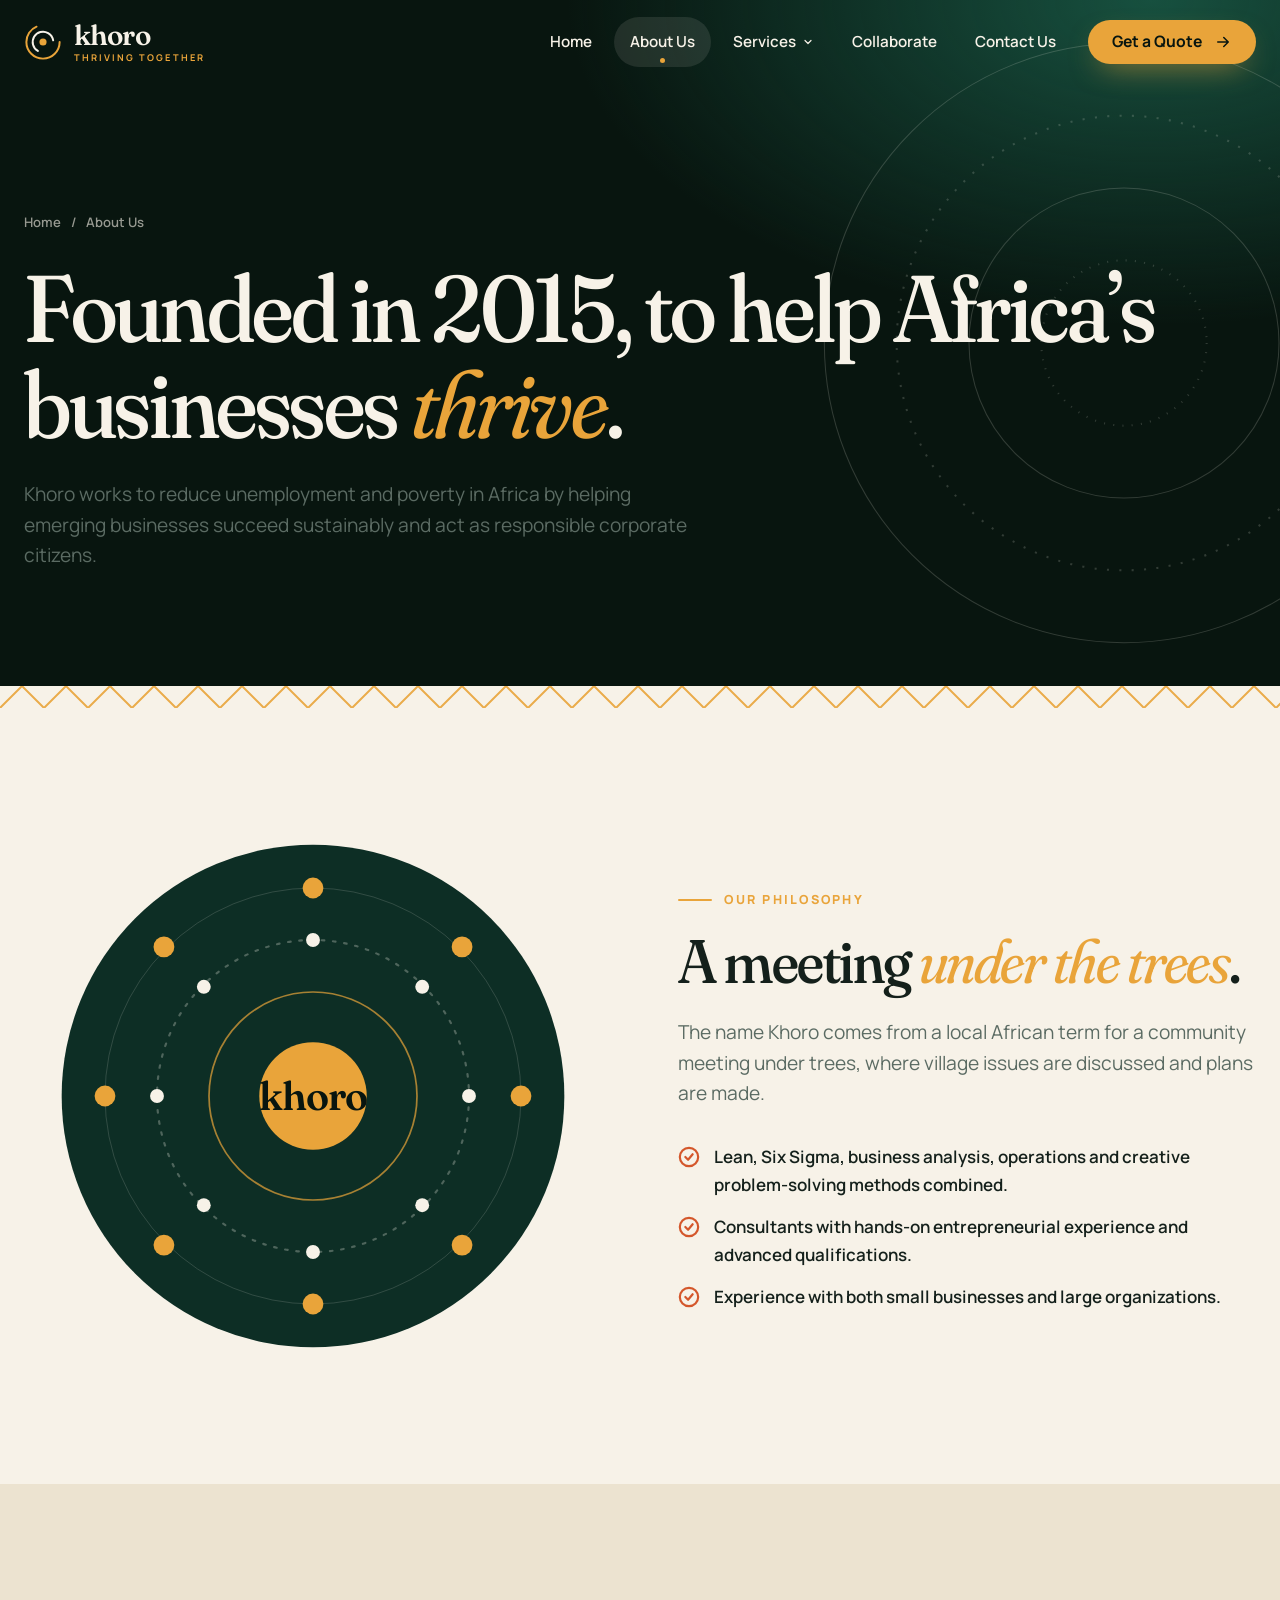
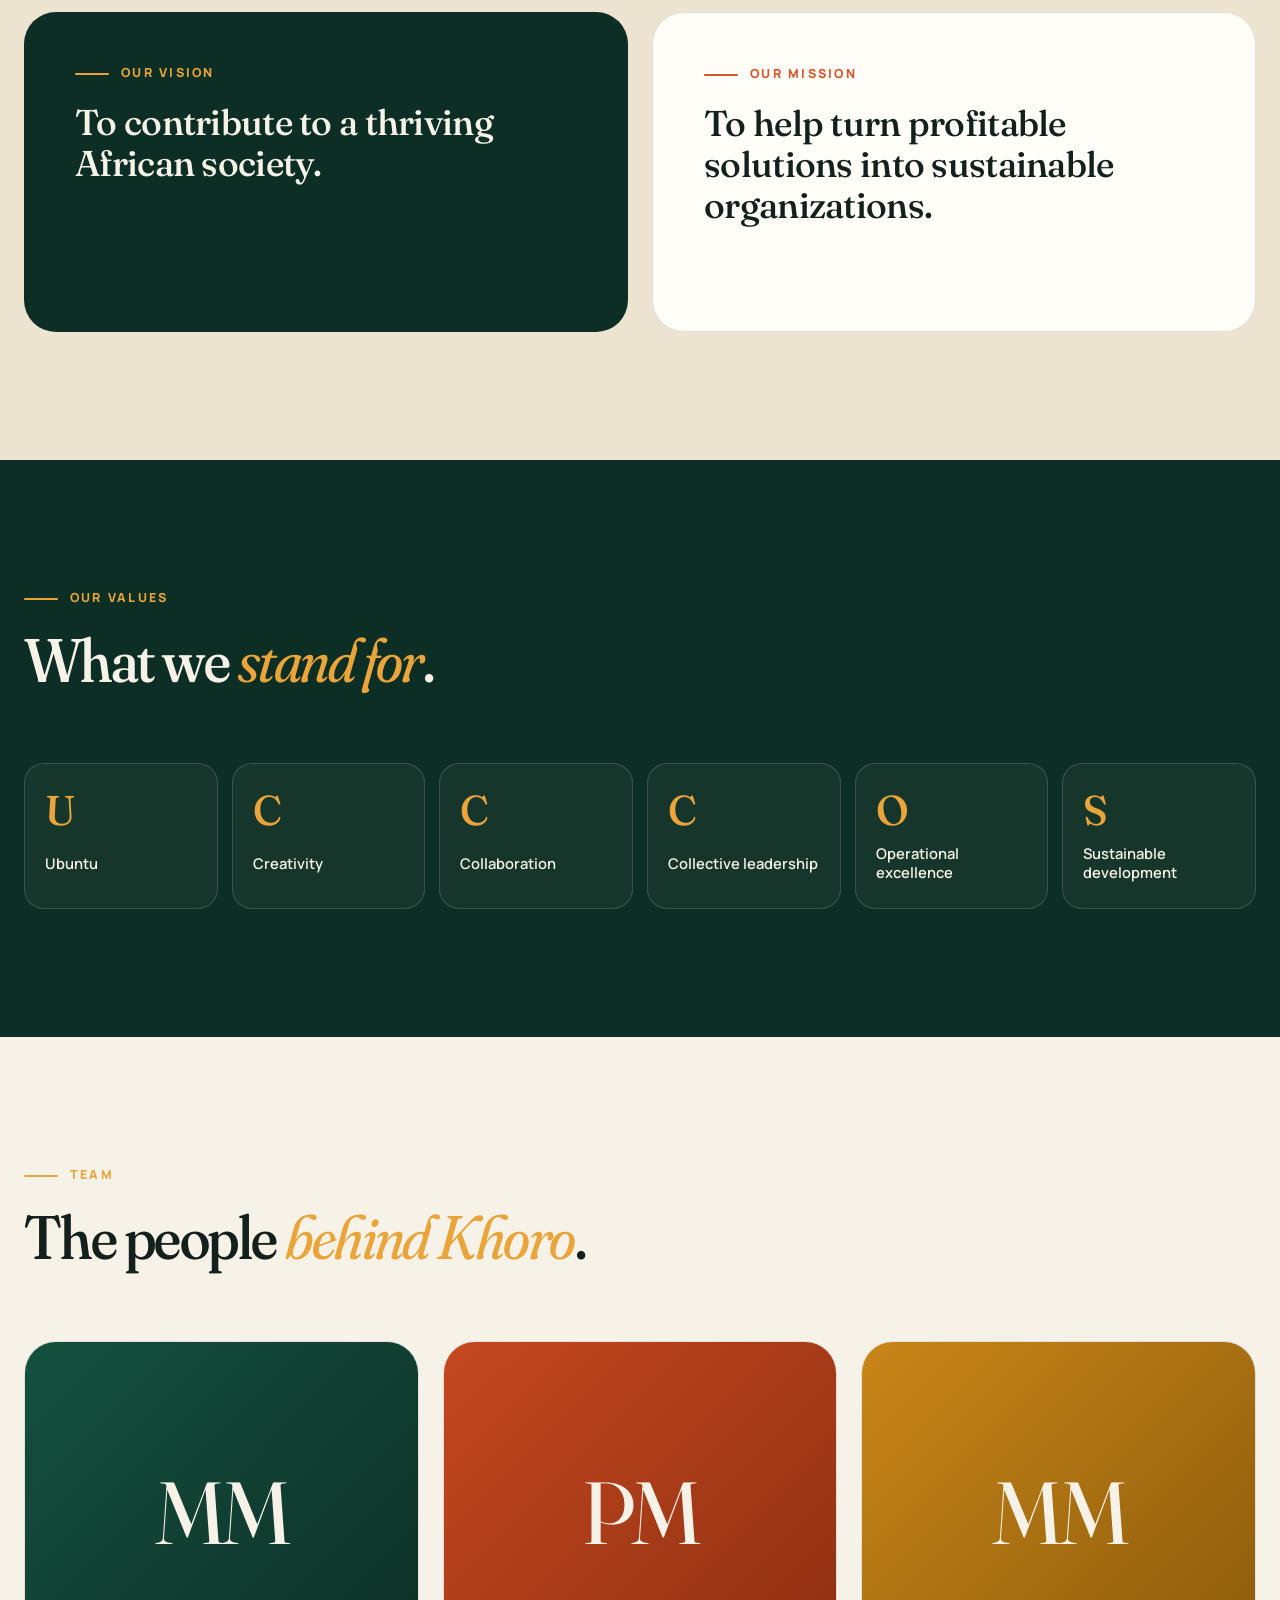
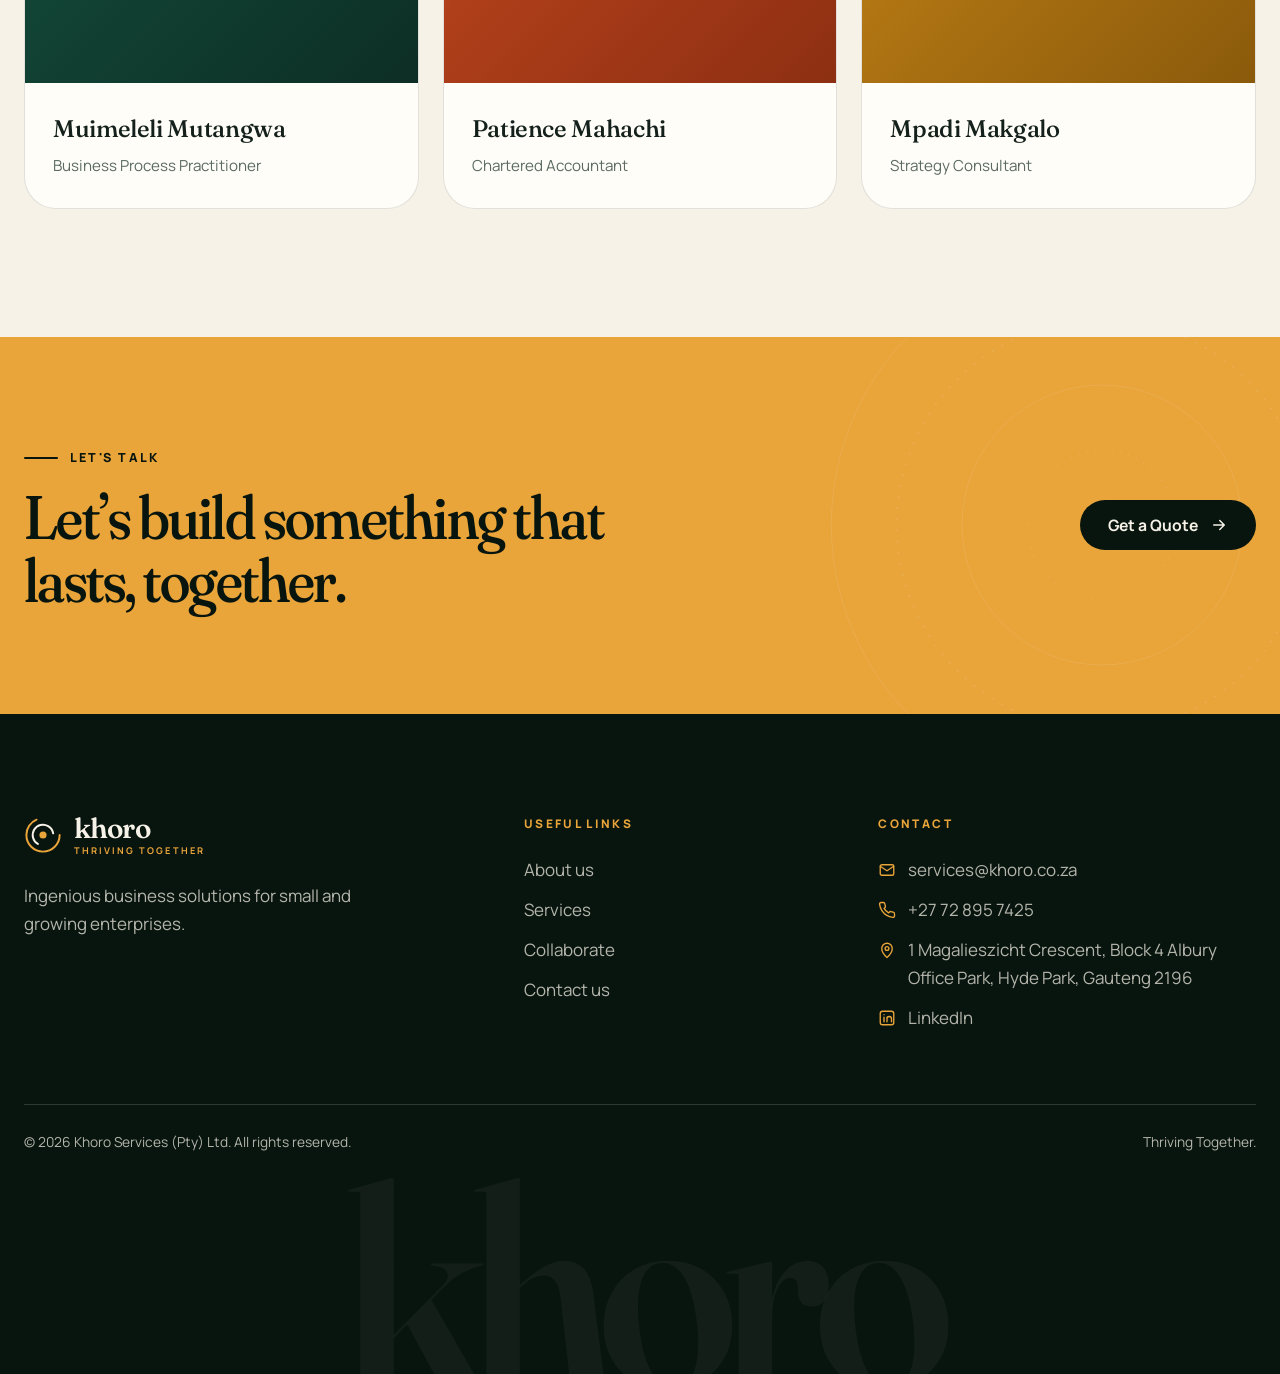
==== about.html @ 4da8a3cf "First version of khoro website" ====
<!DOCTYPE html>
<html lang="en" class="no-js">
<head>
<meta charset="utf-8">
<meta name="viewport" content="width=device-width,initial-scale=1">
<title>About Us | Khoro</title>
<meta name="description" content="Founded in 2015, Khoro helps emerging African businesses succeed sustainably. Meet our team, vision, mission and values.">
<meta name="theme-color" content="#08150f">
<link rel="icon" href="assets/favicon.svg" type="image/svg+xml">
<link rel="preconnect" href="https://fonts.googleapis.com">
<link rel="preconnect" href="https://fonts.gstatic.com" crossorigin>
<link href="https://fonts.googleapis.com/css2?family=Fraunces:ital,opsz,wght,SOFT@0,9..144,300..700,0..100;1,9..144,300..700,0..100&family=Manrope:wght@400;500;600;700;800&display=swap" rel="stylesheet">
<link rel="stylesheet" href="css/style.css">
<meta property="og:title" content="About Us | Khoro">
<meta property="og:description" content="Founded in 2015, Khoro helps emerging African businesses succeed sustainably. Meet our team, vision, mission and values.">
<meta property="og:type" content="website">
</head>
<body>
<a class="skip" href="#main">Skip to content</a>
<header class="site-header">
  <div class="nav-wrap">
    <a class="logo" href="index.html" aria-label="Khoro, home"><svg viewBox="0 0 48 48" fill="none" aria-hidden="true"><circle cx="24" cy="24" r="21" stroke="#e9a43a" stroke-width="2.5" stroke-dasharray="90 42" stroke-linecap="round"/><circle cx="24" cy="24" r="13" stroke="#f7f2e8" stroke-width="2.5" stroke-dasharray="52 30" stroke-linecap="round" transform="rotate(120 24 24)"/><circle cx="24" cy="24" r="4.5" fill="#e9a43a"/></svg><span>khoro<small>Thriving Together</small></span></a>
    <nav aria-label="Primary">
      <ul class="primary-nav" id="primary-nav">
        <li><a class="nav-link" href="index.html">Home</a></li><li><a class="nav-link" href="about.html" aria-current="page">About Us</a></li><li class="has-menu"><a class="nav-link" href="services.html">Services<svg class="chev" viewBox="0 0 24 24" fill="none" stroke="currentColor" stroke-width="2.4" stroke-linecap="round" stroke-linejoin="round" aria-hidden="true"><path d="m6 9 6 6 6-6"/></svg></a>
  <div class="mega" role="group" aria-label="Services menu">
    <div><h4>What we offer</h4><a href="services.html#consulting">Consulting & Advisory Services<span>We tell you what you can do.</span></a><a href="services.html#training">Executive Training, Mentorship & Coaching<span>We empower you to do it.</span></a><a href="services.html#implementation">Implementation & Project Management<span>We do it with you.</span></a></div>
    <div><h4>Focus areas</h4><a href="services.html#strategy">Strategy</a><a href="services.html#operational-excellence">Operational Excellence</a><a href="services.html#next-gen">Next-Generation Operations</a><a href="services.html#people-culture">People & Culture</a><a href="services.html#governance">Governance & Compliance</a></div>
  </div></li><li><a class="nav-link" href="collaborate.html">Collaborate</a></li><li><a class="nav-link" href="contact.html">Contact Us</a></li>
        <li><a class="btn btn-primary nav-cta" href="contact.html">Get a Quote <svg viewBox="0 0 24 24" fill="none" stroke="currentColor" stroke-width="2" stroke-linecap="round" stroke-linejoin="round" aria-hidden="true"><path d="M5 12h14M13 6l6 6-6 6"/></svg></a></li>
      </ul>
    </nav>
    <button class="menu-toggle" aria-label="Open menu" aria-expanded="false" aria-controls="primary-nav"><span></span><span></span><span></span></button>
  </div>
</header>
<main id="main">
<section class="page-hero">
  <svg class="rings " viewBox="0 0 600 600" fill="none" aria-hidden="true">
  <g stroke="#f7f2e8" stroke-opacity=".35">
    <circle cx="300" cy="300" r="290"/><circle cx="300" cy="300" r="220" stroke-dasharray="2 10" stroke-width="2"/><circle cx="300" cy="300" r="150"/><circle cx="300" cy="300" r="80" stroke-dasharray="1 8" stroke-width="2"/>
  </g></svg>
  <div class="container">
    <nav class="crumbs" aria-label="Breadcrumb"><a href="index.html">Home</a><span>/</span><span>About Us</span></nav>
    <h1 class="display h-xl reveal">Founded in 2015, to help Africa&rsquo;s businesses <em>thrive</em>.</h1>
    <p class="lead reveal" style="--d:.1s">Khoro works to reduce unemployment and poverty in Africa by helping emerging businesses succeed sustainably and act as responsible corporate citizens.</p>
  </div>
</section>
<div class="chevrons"></div>
<section class="section">
  <div class="container split">
    <div class="circle-art reveal"><svg viewBox="0 0 600 600" fill="none" aria-hidden="true">
  <circle cx="300" cy="300" r="290" fill="#0d2e25"/>
  <circle cx="300" cy="300" r="240" stroke="#f7f2e8" stroke-opacity=".18"/>
  <circle cx="300" cy="300" r="180" stroke="#f7f2e8" stroke-opacity=".28" stroke-dasharray="3 10" stroke-width="2.5" stroke-linecap="round"/>
  <circle cx="300" cy="300" r="120" stroke="#e9a43a" stroke-opacity=".7" stroke-width="2"/>
  <g fill="#e9a43a"><circle cx="300" cy="60" r="12"/><circle cx="472" cy="128" r="12"/><circle cx="540" cy="300" r="12"/><circle cx="472" cy="472" r="12"/><circle cx="300" cy="540" r="12"/><circle cx="128" cy="472" r="12"/><circle cx="60" cy="300" r="12"/><circle cx="128" cy="128" r="12"/></g>
  <g fill="#f7f2e8"><circle cx="300" cy="120" r="8"/><circle cx="426" cy="174" r="8"/><circle cx="480" cy="300" r="8"/><circle cx="426" cy="426" r="8"/><circle cx="300" cy="480" r="8"/><circle cx="174" cy="426" r="8"/><circle cx="120" cy="300" r="8"/><circle cx="174" cy="174" r="8"/></g>
  <circle cx="300" cy="300" r="62" fill="#e9a43a"/>
  <path d="M300 262v76M262 300h76" stroke="#0d2e25" stroke-width="0"/>
  <text x="300" y="316" text-anchor="middle" font-family="Fraunces,Georgia,serif" font-size="46" font-weight="600" fill="#08150f" letter-spacing="-1">khoro</text>
</svg></div>
    <div class="reveal" style="--d:.1s">
      <span class="eyebrow">Our Philosophy</span>
      <h2 class="display h-lg" style="margin:20px 0 24px">A meeting <em>under the trees</em>.</h2>
      <p class="lead">The name Khoro comes from a local African term for a community meeting under trees, where village issues are discussed and plans are made.</p>
      <ul class="feature-list" style="margin-top:34px">
        <li><svg viewBox="0 0 24 24" fill="none" stroke="currentColor" stroke-width="2.4" stroke-linecap="round" stroke-linejoin="round" aria-hidden="true"><circle cx="12" cy="12" r="10"/><path d="m8 12 3 3 5-6"/></svg><span>Lean, Six Sigma, business analysis, operations and creative problem-solving methods combined.</span></li>
        <li><svg viewBox="0 0 24 24" fill="none" stroke="currentColor" stroke-width="2.4" stroke-linecap="round" stroke-linejoin="round" aria-hidden="true"><circle cx="12" cy="12" r="10"/><path d="m8 12 3 3 5-6"/></svg><span>Consultants with hands-on entrepreneurial experience and advanced qualifications.</span></li>
        <li><svg viewBox="0 0 24 24" fill="none" stroke="currentColor" stroke-width="2.4" stroke-linecap="round" stroke-linejoin="round" aria-hidden="true"><circle cx="12" cy="12" r="10"/><path d="m8 12 3 3 5-6"/></svg><span>Experience with both small businesses and large organizations.</span></li>
      </ul>
    </div>
  </div>
</section>

<section class="section on-sand">
  <div class="container">
    <div class="vm">
      <div class="vm-card a reveal"><span class="eyebrow">Our Vision</span><p class="big">To contribute to a thriving African society.</p></div>
      <div class="vm-card b reveal" style="--d:.12s"><span class="eyebrow">Our Mission</span><p class="big">To help turn profitable solutions into sustainable organizations.</p></div>
    </div>
  </div>
</section>

<section class="section on-forest">
  <div class="container">
    <div class="section-head reveal"><span class="eyebrow">Our Values</span><h2 class="display h-lg">What we <em>stand for</em>.</h2></div>
    <div class="values"><div class="value reveal" style="--d:0.00s"><b>U</b><span>Ubuntu</span></div><div class="value reveal" style="--d:0.08s"><b>C</b><span>Creativity</span></div><div class="value reveal" style="--d:0.16s"><b>C</b><span>Collaboration</span></div><div class="value reveal" style="--d:0.24s"><b>C</b><span>Collective leadership</span></div><div class="value reveal" style="--d:0.32s"><b>O</b><span>Operational excellence</span></div><div class="value reveal" style="--d:0.40s"><b>S</b><span>Sustainable development</span></div></div>
  </div>
</section>

<section class="section">
  <div class="container">
    <div class="section-head reveal"><span class="eyebrow">Team</span><h2 class="display h-lg">The people <em>behind Khoro</em>.</h2></div>
    <div class="team"><article class="member reveal" style="--d:0.00s"><div class="avatar av1" aria-hidden="true">MM</div><div class="info"><h3>Muimeleli Mutangwa</h3><p>Business Process Practitioner</p></div></article><article class="member reveal" style="--d:0.12s"><div class="avatar av2" aria-hidden="true">PM</div><div class="info"><h3>Patience Mahachi</h3><p>Chartered Accountant</p></div></article><article class="member reveal" style="--d:0.24s"><div class="avatar av3" aria-hidden="true">MM</div><div class="info"><h3>Mpadi Makgalo</h3><p>Strategy Consultant</p></div></article></div>
  </div>
</section>
<section class="cta">
  <svg class="rings rings" viewBox="0 0 600 600" fill="none" aria-hidden="true">
  <g stroke="#f7f2e8" stroke-opacity=".35">
    <circle cx="300" cy="300" r="290"/><circle cx="300" cy="300" r="220" stroke-dasharray="2 10" stroke-width="2"/><circle cx="300" cy="300" r="150"/><circle cx="300" cy="300" r="80" stroke-dasharray="1 8" stroke-width="2"/>
  </g></svg>
  <div class="container cta-inner">
    <div class="reveal"><span class="eyebrow">Let's talk</span><h2 class="display h-lg">Let&rsquo;s build something that lasts, together.</h2></div>
    <a class="btn btn-dark reveal" href="contact.html">Get a Quote <svg viewBox="0 0 24 24" fill="none" stroke="currentColor" stroke-width="2" stroke-linecap="round" stroke-linejoin="round" aria-hidden="true"><path d="M5 12h14M13 6l6 6-6 6"/></svg></a>
  </div>
</section>
</main>
<footer class="site-footer">
  <div class="container">
    <div class="footer-grid">
      <div>
        <a class="logo" href="index.html"><svg viewBox="0 0 48 48" fill="none" aria-hidden="true"><circle cx="24" cy="24" r="21" stroke="#e9a43a" stroke-width="2.5" stroke-dasharray="90 42" stroke-linecap="round"/><circle cx="24" cy="24" r="13" stroke="#f7f2e8" stroke-width="2.5" stroke-dasharray="52 30" stroke-linecap="round" transform="rotate(120 24 24)"/><circle cx="24" cy="24" r="4.5" fill="#e9a43a"/></svg><span>khoro<small>Thriving Together</small></span></a>
        <p>Ingenious business solutions for small and growing enterprises.</p>
      </div>
      <div>
        <h4>Useful Links</h4>
        <ul><li><a href="about.html">About us</a></li><li><a href="services.html">Services</a></li><li><a href="collaborate.html">Collaborate</a></li><li><a href="contact.html">Contact us</a></li></ul>
      </div>
      <div>
        <h4>Contact</h4>
        <ul class="footer-contact">
          <li><svg viewBox="0 0 24 24" fill="none" stroke="currentColor" stroke-width="1.8" stroke-linecap="round" stroke-linejoin="round" aria-hidden="true"><rect x="3" y="5" width="18" height="14" rx="2"/><path d="m3 7 9 6 9-6"/></svg><a href="mailto:services@khoro.co.za">services@khoro.co.za</a></li>
          <li><svg viewBox="0 0 24 24" fill="none" stroke="currentColor" stroke-width="1.8" stroke-linecap="round" stroke-linejoin="round" aria-hidden="true"><path d="M22 16.9v3a2 2 0 0 1-2.2 2 19.8 19.8 0 0 1-8.6-3.1 19.5 19.5 0 0 1-6-6A19.8 19.8 0 0 1 2.1 4.2 2 2 0 0 1 4.1 2h3a2 2 0 0 1 2 1.7c.1 1 .4 1.9.7 2.8a2 2 0 0 1-.5 2.1L8.1 9.9a16 16 0 0 0 6 6l1.3-1.3a2 2 0 0 1 2.1-.4c.9.3 1.8.6 2.8.7a2 2 0 0 1 1.7 2z"/></svg><a href="tel:+27728957425">+27 72 895 7425</a></li>
          <li><svg viewBox="0 0 24 24" fill="none" stroke="currentColor" stroke-width="1.8" stroke-linecap="round" stroke-linejoin="round" aria-hidden="true"><path d="M12 22s7-6.2 7-12a7 7 0 1 0-14 0c0 5.8 7 12 7 12z"/><circle cx="12" cy="10" r="2.5"/></svg><span>1 Magalieszicht Crescent, Block 4 Albury Office Park, Hyde Park, Gauteng 2196</span></li>
          <li><svg viewBox="0 0 24 24" fill="none" stroke="currentColor" stroke-width="1.8" stroke-linecap="round" stroke-linejoin="round" aria-hidden="true"><rect x="3" y="3" width="18" height="18" rx="3"/><path d="M8 11v6M8 7.5v.01M12 17v-6M12 13a3 3 0 0 1 6 0v4"/></svg><a href="https://www.linkedin.com/company/khoroservices/" target="_blank" rel="noopener">LinkedIn</a></li>
        </ul>
      </div>
    </div>
    <div class="footer-bottom"><span>&copy; <span id="year">2026</span> Khoro Services (Pty) Ltd. All rights reserved.</span><span>Thriving Together.</span></div>
  </div>
  <div class="footer-word" aria-hidden="true">khoro</div>
</footer>
<script src="js/main.js" defer></script>
</body>
</html>
---- css/style.css ----
/* ==========================================================
   KHORO — Design system
   Concept: "the gathering circle". Deep forest + ochre + cream,
   concentric-ring motif, mud-cloth chevron accents.
   ========================================================== */
:root{
  --ink:#08150f;
  --forest:#0d2e25;
  --moss:#14513f;
  --leaf:#2f8a68;
  --ochre:#e9a43a;
  --ochre-soft:#f6d28b;
  --clay:#d4572b;
  --cream:#f7f2e8;
  --sand:#ece3d0;
  --paper:#fffdf8;
  --text:#14201b;
  --muted:#5b6b63;
  --line:rgba(8,21,15,.12);
  --line-light:rgba(247,242,232,.16);
  --r-sm:12px; --r-md:20px; --r-lg:32px;
  --shadow:0 24px 60px -24px rgba(8,21,15,.35);
  --font-display:"Fraunces","Iowan Old Style","Palatino Linotype",Georgia,serif;
  --font-body:"Manrope",system-ui,-apple-system,"Segoe UI",Roboto,sans-serif;
  --container:1240px;
  --header-h:84px;
  --ease:cubic-bezier(.22,.8,.24,1);
}
*,*::before,*::after{box-sizing:border-box}
html{scroll-behavior:smooth;-webkit-text-size-adjust:100%}
body{margin:0;font-family:var(--font-body);font-size:17px;line-height:1.65;color:var(--text);background:var(--cream);-webkit-font-smoothing:antialiased;overflow-x:hidden}
img,svg{max-width:100%;display:block}
a{color:inherit;text-decoration:none}
ul{list-style:none;margin:0;padding:0}
h1,h2,h3,h4,p{margin:0}
button{font:inherit;cursor:pointer;border:0;background:none;color:inherit}
:focus-visible{outline:3px solid var(--ochre);outline-offset:3px;border-radius:6px}
.sr-only{position:absolute;width:1px;height:1px;overflow:hidden;clip:rect(0 0 0 0);white-space:nowrap}
.skip{position:absolute;left:16px;top:-60px;background:var(--ochre);color:var(--ink);padding:10px 18px;border-radius:999px;font-weight:700;z-index:200;transition:top .2s}
.skip:focus{top:12px}

.container{width:min(100% - 48px,var(--container));margin-inline:auto}
section{position:relative}
.section{padding:clamp(72px,10vw,140px) 0}
.on-dark{background:var(--ink);color:var(--cream)}
.on-forest{background:var(--forest);color:var(--cream)}
.on-sand{background:var(--sand)}

/* ---------- Type ---------- */
.display{font-family:var(--font-display);font-weight:500;letter-spacing:-.025em;line-height:1.02;font-variation-settings:"SOFT" 60,"opsz" 144}
.h-xl{font-size:clamp(2.9rem,7.4vw,6.6rem)}
.h-lg{font-size:clamp(2.2rem,4.8vw,4rem)}
.h-md{font-size:clamp(1.6rem,2.6vw,2.2rem);line-height:1.12}
.display em{font-style:italic;color:var(--ochre);font-weight:400}
.on-sand .display em,.light .display em{color:var(--clay)}
.eyebrow{display:inline-flex;align-items:center;gap:12px;font-size:.78rem;font-weight:800;letter-spacing:.18em;text-transform:uppercase;color:var(--ochre)}
.eyebrow::before{content:"";width:34px;height:2px;background:currentColor;border-radius:2px}
.on-sand .eyebrow,.light .eyebrow{color:var(--clay)}
.lead{font-size:clamp(1.05rem,1.5vw,1.3rem);line-height:1.6;color:var(--muted);max-width:60ch}
.on-dark .lead,.on-forest .lead{color:rgba(247,242,232,.74)}
.section-head{display:grid;gap:20px;margin-bottom:clamp(40px,6vw,72px);max-width:880px}
.section-head.center{margin-inline:auto;text-align:center;justify-items:center}

/* ---------- Buttons ---------- */
.btn{display:inline-flex;align-items:center;gap:12px;padding:16px 28px;border-radius:999px;font-weight:700;font-size:.98rem;line-height:1;transition:transform .35s var(--ease),background .3s,color .3s,box-shadow .3s;white-space:nowrap}
.btn svg{width:18px;height:18px;transition:transform .35s var(--ease)}
.btn:hover svg{transform:translateX(5px)}
.btn-primary{background:var(--ochre);color:var(--ink);box-shadow:0 12px 30px -12px rgba(233,164,58,.7)}
.btn-primary:hover{background:var(--ochre-soft);transform:translateY(-2px)}
.btn-ghost{border:1.5px solid rgba(247,242,232,.4);color:var(--cream)}
.btn-ghost:hover{background:var(--cream);color:var(--ink);border-color:var(--cream)}
.btn-dark{background:var(--ink);color:var(--cream)}
.btn-dark:hover{background:var(--moss);transform:translateY(-2px)}
.link-arrow{display:inline-flex;align-items:center;gap:10px;font-weight:700;border-bottom:2px solid currentColor;padding-bottom:4px}
.link-arrow svg{width:16px;height:16px;transition:transform .3s var(--ease)}
.link-arrow:hover svg{transform:translateX(5px)}

/* ---------- Header ---------- */
.site-header{position:fixed;inset:0 0 auto 0;height:var(--header-h);z-index:100;display:flex;align-items:center;color:var(--cream);transition:background .4s,box-shadow .4s,height .4s,color .4s}
.site-header.scrolled{background:rgba(8,21,15,.88);backdrop-filter:blur(16px) saturate(1.4);-webkit-backdrop-filter:blur(16px) saturate(1.4);height:72px;box-shadow:0 1px 0 var(--line-light)}
.nav-wrap{display:flex;align-items:center;justify-content:space-between;gap:24px;width:min(100% - 48px,var(--container));margin-inline:auto}
.logo{display:inline-flex;align-items:center;gap:12px;font-family:var(--font-display);font-size:1.75rem;font-weight:600;letter-spacing:-.03em;line-height:1}
.logo svg{width:38px;height:38px;flex:none}
.logo small{display:block;font-family:var(--font-body);font-size:.58rem;font-weight:700;letter-spacing:.22em;text-transform:uppercase;color:var(--ochre);margin-top:4px}
.primary-nav{display:flex;align-items:center;gap:6px}
.primary-nav > li{position:relative}
.nav-link{display:inline-flex;align-items:center;gap:6px;padding:12px 16px;font-weight:600;font-size:.95rem;border-radius:999px;transition:background .25s,color .25s;position:relative}
.nav-link:hover,.nav-link[aria-current="page"]{background:rgba(247,242,232,.1)}
.nav-link[aria-current="page"]::after{content:"";position:absolute;left:50%;bottom:4px;width:5px;height:5px;margin-left:-2.5px;background:var(--ochre);border-radius:50%}
.nav-link .chev{width:12px;height:12px;transition:transform .3s}
.has-menu:hover .chev,.has-menu:focus-within .chev{transform:rotate(180deg)}
.nav-cta{margin-left:10px;padding:13px 24px}
.mega{position:absolute;top:calc(100% + 14px);left:50%;transform:translate(-50%,12px);width:min(760px,90vw);background:var(--paper);color:var(--text);border-radius:var(--r-md);box-shadow:var(--shadow);padding:30px;display:grid;grid-template-columns:1fr 1fr;gap:34px;opacity:0;visibility:hidden;transition:opacity .3s,transform .3s var(--ease),visibility .3s}
.mega::before{content:"";position:absolute;top:-16px;left:0;right:0;height:16px}
.has-menu:hover .mega,.has-menu:focus-within .mega{opacity:1;visibility:visible;transform:translate(-50%,0)}
.mega h4{font-size:.72rem;letter-spacing:.18em;text-transform:uppercase;color:var(--clay);font-weight:800;margin-bottom:14px}
.mega a{display:block;padding:9px 12px;margin:0 -12px;border-radius:10px;font-weight:600;font-size:.95rem;transition:background .2s,padding .25s}
.mega a:hover{background:var(--sand);padding-left:18px}
.mega a span{display:block;font-weight:500;font-size:.82rem;color:var(--muted)}
.menu-toggle{display:none;width:46px;height:46px;border-radius:50%;border:1.5px solid rgba(247,242,232,.35);align-items:center;justify-content:center;flex-direction:column;gap:5px;z-index:130}
.menu-toggle span{display:block;width:18px;height:2px;background:currentColor;border-radius:2px;transition:transform .35s var(--ease),opacity .2s}
.menu-open .menu-toggle span:nth-child(1){transform:translateY(7px) rotate(45deg)}
.menu-open .menu-toggle span:nth-child(2){opacity:0}
.menu-open .menu-toggle span:nth-child(3){transform:translateY(-7px) rotate(-45deg)}

/* ---------- Hero ---------- */
.hero{min-height:100svh;display:flex;align-items:center;padding:calc(var(--header-h) + 40px) 0 90px;background:radial-gradient(1200px 700px at 78% 40%,#17503f 0%,transparent 60%),radial-gradient(900px 600px at 0% 100%,#0c3a2d 0%,transparent 60%),var(--ink);color:var(--cream);overflow:hidden;isolation:isolate}
.hero::after{content:"";position:absolute;inset:0;background-image:url("data:image/svg+xml,%3Csvg xmlns='http://www.w3.org/2000/svg' width='160' height='160'%3E%3Cfilter id='n'%3E%3CfeTurbulence type='fractalNoise' baseFrequency='.9' numOctaves='2'/%3E%3C/filter%3E%3Crect width='160' height='160' filter='url(%23n)' opacity='.06'/%3E%3C/svg%3E");z-index:-1;pointer-events:none;mix-blend-mode:overlay}
.hero-grid{display:grid;grid-template-columns:1.15fr .85fr;gap:40px;align-items:center}
.hero-copy{display:grid;gap:30px;position:relative;z-index:2}
.slides{display:grid}
.slide{grid-area:1/1;opacity:0;transform:translateY(26px);transition:opacity .8s var(--ease),transform .8s var(--ease);pointer-events:none}
.slide.is-active{opacity:1;transform:none;pointer-events:auto}
.slide .eyebrow{margin-bottom:22px}
.hero .lead{max-width:54ch}
.hero-actions{display:flex;flex-wrap:wrap;gap:14px}
.slide-nav{display:flex;gap:12px;align-items:center;margin-top:10px}
.slide-nav button{position:relative;width:64px;height:28px;display:flex;align-items:center}
.slide-nav button::before{content:"";position:absolute;left:0;right:0;height:3px;background:rgba(247,242,232,.22);border-radius:3px}
.slide-nav button i{position:absolute;left:0;height:3px;width:0;background:var(--ochre);border-radius:3px}
.slide-nav button.is-active i{animation:progress var(--slide-time,6500ms) linear forwards}
.slide-nav.paused button.is-active i{animation-play-state:paused}
@keyframes progress{to{width:100%}}
.slide-count{font-size:.8rem;font-weight:700;letter-spacing:.14em;color:rgba(247,242,232,.6);margin-left:6px}

.hero-art{position:relative;aspect-ratio:1;width:min(100%,560px);justify-self:end}
.hero-art svg{width:100%;height:100%;overflow:visible}
.ring-spin{transform-origin:300px 300px;animation:spin 60s linear infinite}
.ring-spin.rev{animation-duration:90s;animation-direction:reverse}
.ring-spin.slow{animation-duration:140s}
@keyframes spin{to{transform:rotate(360deg)}}
.float-card{position:absolute;background:rgba(247,242,232,.08);border:1px solid var(--line-light);backdrop-filter:blur(14px);-webkit-backdrop-filter:blur(14px);border-radius:18px;padding:16px 20px;font-size:.85rem;line-height:1.35;animation:float 7s ease-in-out infinite}
.float-card b{display:block;font-family:var(--font-display);font-size:1.7rem;font-weight:500;color:var(--ochre);letter-spacing:-.02em;line-height:1.05}
.fc1{left:-4%;top:14%}
.fc2{right:-2%;bottom:20%;animation-delay:-3s}
@keyframes float{50%{transform:translateY(-12px)}}
.scroll-cue{position:absolute;left:50%;bottom:28px;transform:translateX(-50%);display:flex;flex-direction:column;align-items:center;gap:10px;font-size:.68rem;letter-spacing:.24em;text-transform:uppercase;color:rgba(247,242,232,.55)}
.scroll-cue i{width:1px;height:42px;background:linear-gradient(var(--ochre),transparent);animation:cue 2s ease-in-out infinite;transform-origin:top}
@keyframes cue{0%{transform:scaleY(0)}50%{transform:scaleY(1)}100%{transform:scaleY(1);opacity:0}}

/* ---------- Page hero (inner pages) ---------- */
.page-hero{padding:calc(var(--header-h) + clamp(70px,10vw,130px)) 0 clamp(70px,9vw,120px);background:radial-gradient(900px 500px at 90% 0%,#17503f 0%,transparent 65%),var(--ink);color:var(--cream);overflow:hidden;isolation:isolate}
.page-hero .rings{position:absolute;right:-12%;top:50%;width:min(620px,70vw);transform:translateY(-50%);opacity:.5;z-index:-1}
.page-hero .container{display:grid;gap:26px}
.crumbs{display:flex;gap:10px;font-size:.82rem;font-weight:600;color:rgba(247,242,232,.6)}
.crumbs a:hover{color:var(--ochre)}
.page-hero .lead{max-width:56ch}

/* ---------- Chevron divider (mud-cloth inspired) ---------- */
.chevrons{height:22px;background-image:url("data:image/svg+xml,%3Csvg xmlns='http://www.w3.org/2000/svg' width='44' height='22'%3E%3Cpath d='M0 22 22 0l22 22' fill='none' stroke='%23e9a43a' stroke-width='2'/%3E%3C/svg%3E");background-repeat:repeat-x;opacity:.9}
.chevrons.faint{opacity:.25}

/* ---------- Marquee ---------- */
.marquee-section{padding:46px 0;background:var(--paper);border-bottom:1px solid var(--line)}
.marquee-label{text-align:center;font-size:.78rem;letter-spacing:.2em;text-transform:uppercase;font-weight:800;color:var(--muted);margin-bottom:26px}
.marquee{overflow:hidden;-webkit-mask-image:linear-gradient(90deg,transparent,#000 12%,#000 88%,transparent);mask-image:linear-gradient(90deg,transparent,#000 12%,#000 88%,transparent)}
.marquee-track{display:flex;gap:18px;width:max-content;animation:marq 38s linear infinite}
.marquee:hover .marquee-track{animation-play-state:paused}
@keyframes marq{to{transform:translateX(-50%)}}
.partner{display:flex;align-items:center;gap:12px;padding:16px 32px;border:1px solid var(--line);border-radius:999px;font-family:var(--font-display);font-size:1.35rem;font-weight:500;letter-spacing:-.01em;color:var(--forest);background:var(--cream);transition:background .3s,color .3s,transform .3s}
.partner::before{content:"";width:10px;height:10px;border-radius:50%;border:2px solid var(--ochre)}
.partner:hover{background:var(--forest);color:var(--cream);transform:translateY(-3px)}

/* ---------- Service cards ---------- */
.services-grid{display:grid;grid-template-columns:repeat(3,1fr);gap:24px}
.svc{position:relative;display:flex;flex-direction:column;justify-content:space-between;gap:56px;min-height:440px;padding:38px;border-radius:var(--r-lg);overflow:hidden;background:var(--paper);border:1px solid var(--line);transition:transform .5s var(--ease),box-shadow .5s,background .5s,color .5s;isolation:isolate}
.svc::before{content:"";position:absolute;width:420px;height:420px;right:-160px;top:-160px;border-radius:50%;border:1.5px solid var(--line);box-shadow:0 0 0 46px rgba(8,21,15,.025),0 0 0 92px rgba(8,21,15,.02);transition:transform .8s var(--ease),border-color .5s;z-index:-1}
.svc:hover{transform:translateY(-10px);background:var(--forest);color:var(--cream);box-shadow:var(--shadow)}
.svc:hover::before{transform:scale(1.25) rotate(20deg);border-color:var(--line-light)}
.svc .num{font-family:var(--font-display);font-size:1rem;font-weight:500;color:var(--clay);letter-spacing:.1em}
.svc:hover .num{color:var(--ochre)}
.svc .tag{font-family:var(--font-display);font-style:italic;font-size:clamp(1.5rem,2.1vw,1.9rem);line-height:1.15;color:var(--clay);margin-bottom:14px;display:block;letter-spacing:-.01em}
.svc:hover .tag{color:var(--ochre)}
.svc h3{font-family:var(--font-display);font-size:clamp(1.55rem,2.2vw,2rem);font-weight:500;line-height:1.12;letter-spacing:-.02em}
.svc .go{display:flex;align-items:center;justify-content:center;width:54px;height:54px;border-radius:50%;border:1.5px solid currentColor;transition:background .3s,color .3s,transform .4s var(--ease)}
.svc .go svg{width:20px;height:20px}
.svc:hover .go{background:var(--ochre);color:var(--ink);border-color:var(--ochre);transform:rotate(-45deg)}

/* ---------- Problem / Solution ---------- */
.ps{display:grid;grid-template-columns:1fr 1fr;border-radius:var(--r-lg);overflow:hidden;box-shadow:var(--shadow)}
.ps > div{padding:clamp(34px,5vw,68px);display:grid;gap:22px;align-content:start}
.ps .problem{background:var(--ink);color:var(--cream)}
.ps .solution{background:var(--ochre);color:var(--ink)}
.ps .label{font-size:.76rem;font-weight:800;letter-spacing:.2em;text-transform:uppercase;display:flex;align-items:center;gap:12px}
.ps .problem .label{color:var(--ochre)}
.ps .label b{display:grid;place-items:center;width:34px;height:34px;border-radius:50%;border:1.5px solid currentColor;font-size:.8rem}
.ps h3{font-family:var(--font-display);font-weight:500;font-size:clamp(1.7rem,2.6vw,2.4rem);line-height:1.15;letter-spacing:-.02em}
.ps p{opacity:.88;font-size:1.08rem}

/* ---------- Focus areas (tabs) ---------- */
.focus{display:grid;grid-template-columns:.9fr 1.1fr;gap:clamp(28px,5vw,72px);align-items:stretch}
.focus-tabs{display:grid;gap:6px;align-content:start}
.focus-tab{display:flex;align-items:center;gap:20px;text-align:left;padding:22px 24px;border-radius:var(--r-md);border:1px solid transparent;transition:background .35s,border-color .35s,transform .35s var(--ease)}
.focus-tab .n{font-family:var(--font-display);font-size:.95rem;color:var(--ochre);width:28px;flex:none}
.focus-tab .t{font-family:var(--font-display);font-size:clamp(1.3rem,2vw,1.7rem);font-weight:500;letter-spacing:-.015em;line-height:1.15;flex:1;color:rgba(247,242,232,.62);transition:color .3s}
.focus-tab svg{width:22px;height:22px;opacity:0;transform:translateX(-8px);transition:.35s var(--ease);color:var(--ochre)}
.focus-tab:hover .t{color:var(--cream)}
.focus-tab[aria-selected="true"]{background:rgba(247,242,232,.07);border-color:var(--line-light)}
.focus-tab[aria-selected="true"] .t{color:var(--cream)}
.focus-tab[aria-selected="true"] svg{opacity:1;transform:none}
.focus-panels{position:relative;min-height:420px}
.focus-panel{position:absolute;inset:0;padding:clamp(30px,4vw,54px);border-radius:var(--r-lg);background:linear-gradient(160deg,#176148,#0f3f31);border:1px solid var(--line-light);opacity:0;visibility:hidden;transform:translateY(20px);transition:opacity .5s,transform .6s var(--ease),visibility .5s;display:flex;flex-direction:column;justify-content:space-between;gap:28px;overflow:hidden}
.focus-panel.is-active{opacity:1;visibility:visible;transform:none}
.focus-panel::after{content:"";position:absolute;right:-120px;bottom:-120px;width:380px;height:380px;border-radius:50%;border:1.5px solid rgba(247,242,232,.14);box-shadow:0 0 0 40px rgba(247,242,232,.03),0 0 0 80px rgba(247,242,232,.025);pointer-events:none}
.focus-panel h3{font-family:var(--font-display);font-size:clamp(1.8rem,3vw,2.6rem);font-weight:500;letter-spacing:-.02em;line-height:1.08}
.chips{display:flex;flex-wrap:wrap;gap:10px;position:relative;z-index:1}
.chip{padding:11px 18px;border-radius:999px;background:rgba(247,242,232,.1);border:1px solid var(--line-light);font-weight:600;font-size:.92rem;transition:background .25s,color .25s,transform .25s}
.chip:hover{background:var(--ochre);color:var(--ink);transform:translateY(-2px)}
.panel-no{font-family:var(--font-display);font-size:clamp(5rem,12vw,9rem);line-height:.8;color:rgba(247,242,232,.1);font-weight:400;letter-spacing:-.05em}

/* ---------- Why choose us ---------- */
.why-grid{display:grid;grid-template-columns:repeat(3,1fr);gap:22px}
.why{padding:34px;border-radius:var(--r-md);background:var(--paper);border:1px solid var(--line);display:grid;gap:14px;transition:transform .4s var(--ease),box-shadow .4s,border-color .4s}
.why:hover{transform:translateY(-6px);box-shadow:var(--shadow);border-color:transparent}
.why .ico{width:54px;height:54px;border-radius:16px;background:var(--forest);color:var(--ochre);display:grid;place-items:center;margin-bottom:8px;transition:transform .5s var(--ease),background .3s}
.why:hover .ico{transform:rotate(-8deg) scale(1.06);background:var(--clay);color:var(--cream)}
.why .ico svg{width:26px;height:26px}
.why h3{font-family:var(--font-display);font-size:1.5rem;font-weight:500;letter-spacing:-.015em}
.why p{color:var(--muted);font-size:1rem}

/* ---------- Stats ---------- */
.stats{display:grid;grid-template-columns:repeat(4,1fr);gap:0;border-top:1px solid var(--line-light);border-bottom:1px solid var(--line-light)}
.stat{padding:38px 28px;border-right:1px solid var(--line-light)}
.stat:last-child{border-right:0}
.stat b{display:block;font-family:var(--font-display);font-size:clamp(2.6rem,5vw,4.2rem);font-weight:500;letter-spacing:-.03em;line-height:1;color:var(--ochre)}
.stat span{display:block;margin-top:10px;font-size:.9rem;color:rgba(247,242,232,.7);font-weight:600}

/* ---------- CTA band ---------- */
.cta{padding:clamp(64px,8vw,110px) 0;background:var(--ochre);color:var(--ink);overflow:hidden;isolation:isolate}
.cta .rings{position:absolute;right:-8%;top:50%;transform:translateY(-50%);width:min(560px,80vw);opacity:.35;z-index:-1}
.cta-inner{display:flex;align-items:center;justify-content:space-between;gap:40px;flex-wrap:wrap}
.cta h2{max-width:16ch}
.cta .eyebrow{color:var(--ink);margin-bottom:18px}

/* ---------- About ---------- */
.split{display:grid;grid-template-columns:1fr 1fr;gap:clamp(36px,6vw,96px);align-items:center}
.circle-art{position:relative;aspect-ratio:1;max-width:520px;width:100%;margin-inline:auto}
.circle-art svg{width:100%;height:100%}
.vm{display:grid;grid-template-columns:1fr 1fr;gap:24px}
.vm-card{padding:clamp(30px,4vw,52px);border-radius:var(--r-lg);display:grid;gap:18px;align-content:start;min-height:320px;position:relative;overflow:hidden}
.vm-card.a{background:var(--forest);color:var(--cream)}
.vm-card.b{background:var(--paper);border:1px solid var(--line)}
.vm-card .eyebrow{color:var(--ochre)}
.vm-card.b .eyebrow{color:var(--clay)}
.vm-card p.big{font-family:var(--font-display);font-size:clamp(1.6rem,2.8vw,2.5rem);line-height:1.15;letter-spacing:-.02em;font-weight:500}
.values{display:grid;grid-template-columns:repeat(6,1fr);gap:14px}
.value{padding:26px 20px;border-radius:var(--r-md);border:1px solid var(--line-light);background:rgba(247,242,232,.04);display:grid;gap:12px;transition:background .3s,transform .4s var(--ease)}
.value:hover{background:rgba(247,242,232,.1);transform:translateY(-6px)}
.value b{font-family:var(--font-display);font-size:2.6rem;font-weight:500;color:var(--ochre);line-height:1}
.value span{font-weight:600;font-size:.92rem;line-height:1.3}
.team{display:grid;grid-template-columns:repeat(3,1fr);gap:24px}
.member{border-radius:var(--r-lg);background:var(--paper);border:1px solid var(--line);overflow:hidden;transition:transform .5s var(--ease),box-shadow .5s}
.member:hover{transform:translateY(-8px);box-shadow:var(--shadow)}
.avatar{aspect-ratio:1.15;display:grid;place-items:center;font-family:var(--font-display);font-size:5.5rem;font-weight:400;letter-spacing:-.04em;color:var(--cream);position:relative;overflow:hidden}
.avatar::before{content:"";position:absolute;width:140%;aspect-ratio:1;border-radius:50%;border:1.5px solid rgba(247,242,232,.2);box-shadow:0 0 0 36px rgba(247,242,232,.05),0 0 0 72px rgba(247,242,232,.04);left:-20%;top:-30%}
.av1{background:linear-gradient(135deg,#14513f,#0d2e25)}
.av2{background:linear-gradient(135deg,#c4481f,#8d2f12)}
.av3{background:linear-gradient(135deg,#c98618,#8a5a0b)}
.member .info{padding:26px 28px 30px}
.member h3{font-family:var(--font-display);font-size:1.5rem;font-weight:500;letter-spacing:-.015em}
.member p{color:var(--muted);font-size:.95rem;margin-top:4px}
.feature-list{display:grid;gap:14px;margin-top:6px}
.feature-list li{display:flex;gap:14px;align-items:flex-start;font-weight:600}
.feature-list svg{width:22px;height:22px;flex:none;color:var(--clay);margin-top:3px}

/* ---------- Services page ---------- */
.svc-row{display:grid;grid-template-columns:.8fr 1.2fr;gap:clamp(30px,6vw,90px);padding:clamp(44px,6vw,80px) 0;border-top:1px solid var(--line);align-items:start}
.svc-row:last-of-type{border-bottom:1px solid var(--line)}
.svc-row .big-num{font-family:var(--font-display);font-size:clamp(4.5rem,10vw,8rem);line-height:.8;color:var(--ochre);font-weight:400;letter-spacing:-.05em;margin-bottom:22px;display:block}
.svc-row .tagline{font-family:var(--font-display);font-style:italic;font-size:clamp(1.6rem,3vw,2.5rem);color:var(--clay);line-height:1.12;letter-spacing:-.02em}
.svc-row h3{font-family:var(--font-display);font-weight:500;font-size:clamp(2rem,3.6vw,3rem);line-height:1.05;letter-spacing:-.025em;margin-bottom:22px}
.svc-row .tags{display:flex;flex-wrap:wrap;gap:10px;margin-top:26px}
.svc-row .tags span{padding:9px 16px;border-radius:999px;background:var(--sand);font-weight:700;font-size:.85rem}
.pillars{display:grid;grid-template-columns:repeat(6,1fr);gap:20px}
.pillar{grid-column:span 2;padding:34px;border-radius:var(--r-lg);background:var(--paper);border:1px solid var(--line);display:grid;gap:18px;align-content:start;transition:transform .45s var(--ease),background .4s,color .4s,box-shadow .4s;scroll-margin-top:100px}
.pillar:nth-child(4),.pillar:nth-child(5){grid-column:span 3}
.pillar:hover{transform:translateY(-8px);background:var(--forest);color:var(--cream);box-shadow:var(--shadow)}
.pillar .n{font-family:var(--font-display);color:var(--clay);font-size:.95rem;letter-spacing:.1em}
.pillar:hover .n{color:var(--ochre)}
.pillar h3{font-family:var(--font-display);font-size:1.7rem;font-weight:500;letter-spacing:-.02em;line-height:1.1}
.pillar ul{display:grid;gap:9px;font-size:.98rem}
.pillar li{display:flex;gap:10px;align-items:flex-start}
.pillar li::before{content:"";flex:none;width:7px;height:7px;margin-top:.62em;border-radius:50%;background:var(--ochre)}
.svc-row{scroll-margin-top:90px}

/* ---------- Collaborate ---------- */
.collab-grid{display:grid;grid-template-columns:repeat(3,1fr);gap:24px}
.collab{padding:42px 36px;border-radius:var(--r-lg);background:var(--paper);border:1px solid var(--line);display:grid;gap:22px;align-content:space-between;min-height:300px;position:relative;overflow:hidden;transition:transform .5s var(--ease),background .4s,color .4s}
.collab:hover{background:var(--ink);color:var(--cream);transform:translateY(-8px)}
.collab .ico{width:64px;height:64px;border-radius:50%;background:var(--sand);color:var(--forest);display:grid;place-items:center;transition:background .3s,color .3s}
.collab:hover .ico{background:var(--ochre);color:var(--ink)}
.collab .ico svg{width:30px;height:30px}
.collab h3{font-family:var(--font-display);font-size:clamp(1.5rem,2.2vw,1.9rem);font-weight:500;letter-spacing:-.02em;line-height:1.15}

/* ---------- Contact ---------- */
.contact-grid{display:grid;grid-template-columns:.85fr 1.15fr;gap:clamp(30px,5vw,80px);align-items:start}
.contact-grid > *,.split > *,.hero-grid > *,.focus > *{min-width:0}
.contact-list{display:grid;gap:12px;margin-top:34px}
.contact-item > div{min-width:0}
.contact-item span{overflow-wrap:anywhere}
.contact-item{display:flex;gap:18px;align-items:center;padding:20px 22px;border-radius:var(--r-md);background:var(--paper);border:1px solid var(--line);transition:transform .35s var(--ease),border-color .3s,box-shadow .3s}
a.contact-item:hover{transform:translateX(8px);border-color:var(--ochre);box-shadow:0 16px 36px -22px rgba(8,21,15,.5)}
.contact-item .ico{width:50px;height:50px;border-radius:50%;background:var(--forest);color:var(--ochre);display:grid;place-items:center;flex:none}
.contact-item .ico svg{width:22px;height:22px}
.contact-item small{display:block;font-size:.72rem;font-weight:800;letter-spacing:.16em;text-transform:uppercase;color:var(--muted)}
.contact-item span{font-weight:700;line-height:1.35;display:block}
.form-card{padding:clamp(28px,4vw,52px);border-radius:var(--r-lg);background:var(--paper);border:1px solid var(--line);box-shadow:var(--shadow)}
.form-card h2{margin-bottom:8px}
.form-card > p{color:var(--muted);margin-bottom:30px}
.field-row{display:grid;grid-template-columns:1fr 1fr;gap:18px}
.field{display:grid;gap:8px;margin-bottom:18px}
.field label{font-size:.82rem;font-weight:800;letter-spacing:.06em;text-transform:uppercase}
.field label i{color:var(--clay);font-style:normal}
.field input,.field select,.field textarea{width:100%;font:inherit;padding:15px 18px;border-radius:14px;border:1.5px solid var(--line);background:var(--cream);color:var(--text);transition:border-color .25s,box-shadow .25s,background .25s}
.field textarea{min-height:140px;resize:vertical}
.field input:focus,.field select:focus,.field textarea:focus{outline:0;border-color:var(--moss);box-shadow:0 0 0 4px rgba(47,138,104,.18);background:#fff}
.field .err{display:none;color:var(--clay);font-size:.82rem;font-weight:600}
.field.invalid input,.field.invalid textarea{border-color:var(--clay)}
.field.invalid .err{display:block}
.form-note{margin-top:16px;font-size:.88rem;color:var(--muted)}
.form-ok{display:none;margin-top:18px;padding:16px 20px;border-radius:14px;background:rgba(47,138,104,.14);color:var(--moss);font-weight:700}
.form-ok.show{display:block}
.map-link{display:block;margin-top:34px}

/* ---------- Footer ---------- */
.site-footer{background:var(--ink);color:rgba(247,242,232,.72);padding-top:clamp(64px,8vw,100px);position:relative;overflow:hidden}
.footer-grid{display:grid;grid-template-columns:1.5fr 1fr 1.3fr;gap:clamp(30px,5vw,80px);padding-bottom:60px}
.footer-grid h4{font-size:.74rem;letter-spacing:.2em;text-transform:uppercase;color:var(--ochre);font-weight:800;margin-bottom:22px}
.footer-grid p{max-width:38ch;margin-top:20px}
.footer-grid li{margin-bottom:12px}
.footer-grid a{transition:color .25s,padding .25s}
.footer-grid li a:hover{color:var(--ochre);padding-left:6px}
.site-footer .logo{color:var(--cream)}
.footer-contact li{display:flex;gap:12px;align-items:flex-start}
.footer-contact svg{width:18px;height:18px;margin-top:5px;flex:none;color:var(--ochre)}
.footer-bottom{border-top:1px solid var(--line-light);padding:26px 0;display:flex;justify-content:space-between;gap:20px;flex-wrap:wrap;font-size:.86rem}
.footer-word{font-family:var(--font-display);font-size:clamp(5rem,22vw,20rem);line-height:.75;letter-spacing:-.06em;color:rgba(247,242,232,.04);text-align:center;font-weight:600;margin-bottom:-.06em;user-select:none;pointer-events:none}

/* ---------- Reveal ---------- */
.reveal{opacity:0;transform:translateY(38px);transition:opacity .9s var(--ease),transform .9s var(--ease);transition-delay:var(--d,0s)}
.reveal.in{opacity:1;transform:none}
.reveal-left{opacity:0;transform:translateX(-40px);transition:opacity .9s var(--ease),transform .9s var(--ease)}
.reveal-left.in{opacity:1;transform:none}
.no-js .reveal,.no-js .reveal-left{opacity:1;transform:none}

/* ---------- Responsive ---------- */
@media (max-width:1100px){
  .hero-grid{grid-template-columns:1fr}
  .hero-art{justify-self:center;width:min(78%,440px);margin-top:10px}
  .services-grid,.why-grid,.collab-grid{grid-template-columns:1fr 1fr}
  .services-grid .svc:last-child,.collab-grid .collab:last-child{grid-column:span 2}
  .focus{grid-template-columns:1fr}
  .values{grid-template-columns:repeat(3,1fr)}
  .pillars{grid-template-columns:1fr 1fr}
  .pillar,.pillar:nth-child(4),.pillar:nth-child(5){grid-column:auto}
  .pillar:nth-child(5){grid-column:span 2}
  .footer-grid{grid-template-columns:1fr 1fr}
  .footer-grid > div:first-child{grid-column:span 2}
}
@media (max-width:960px){
  .menu-toggle{display:flex}
  .primary-nav{position:fixed;inset:0;background:var(--ink);flex-direction:column;justify-content:center;align-items:flex-start;gap:4px;padding:100px 32px 40px;opacity:0;visibility:hidden;transform:translateY(-12px);transition:opacity .4s,transform .5s var(--ease),visibility .4s;z-index:120;overflow-y:auto}
  .menu-open .primary-nav{opacity:1;visibility:visible;transform:none}
  .menu-open{overflow:hidden}
  .primary-nav > li{width:100%;overflow:hidden}
  .nav-link{font-family:var(--font-display);font-size:clamp(1.9rem,8vw,2.8rem);font-weight:500;letter-spacing:-.02em;padding:8px 0;border-radius:0;width:100%}
  .nav-link:hover,.nav-link[aria-current="page"]{background:none;color:var(--ochre)}
  .nav-link[aria-current="page"]::after{display:none}
  .nav-link .chev,.mega{display:none}
  .nav-cta{margin:22px 0 0;font-family:var(--font-body)}
  .menu-toggle{position:relative}
  .split,.vm,.svc-row,.contact-grid,.ps{grid-template-columns:1fr}
  .team{grid-template-columns:1fr 1fr}
  .stats{grid-template-columns:1fr 1fr}
  .stat:nth-child(2){border-right:0}
  .stat:nth-child(-n+2){border-bottom:1px solid var(--line-light)}
  .focus-panels{min-height:380px}
}
@media (max-width:680px){
  body{font-size:16px}
  .container,.nav-wrap{width:min(100% - 36px,var(--container))}
  .services-grid,.why-grid,.collab-grid,.team,.pillars,.field-row{grid-template-columns:1fr}
  .services-grid .svc:last-child,.collab-grid .collab:last-child,.pillar:nth-child(5){grid-column:auto}
  .svc{min-height:340px;padding:30px}
  .values{grid-template-columns:1fr 1fr}
  .footer-grid{grid-template-columns:1fr}
  .footer-grid > div:first-child{grid-column:auto}
  .float-card{display:none}
  .hero{padding-bottom:110px}
  .hero-actions .btn{flex:1;justify-content:center;padding-inline:20px}
  .cta-inner{flex-direction:column;align-items:flex-start}
  .focus-panels{min-height:440px}
  .focus-tab{padding:18px}
  .stat{padding:28px 18px}
  .scroll-cue{display:none}
}
@media (max-width:380px){.values{grid-template-columns:1fr}.logo small{display:none}}
@media (prefers-reduced-motion:reduce){
  *,*::before,*::after{animation-duration:.01ms!important;animation-iteration-count:1!important;transition-duration:.01ms!important;scroll-behavior:auto!important}
  .reveal,.reveal-left{opacity:1;transform:none}
}
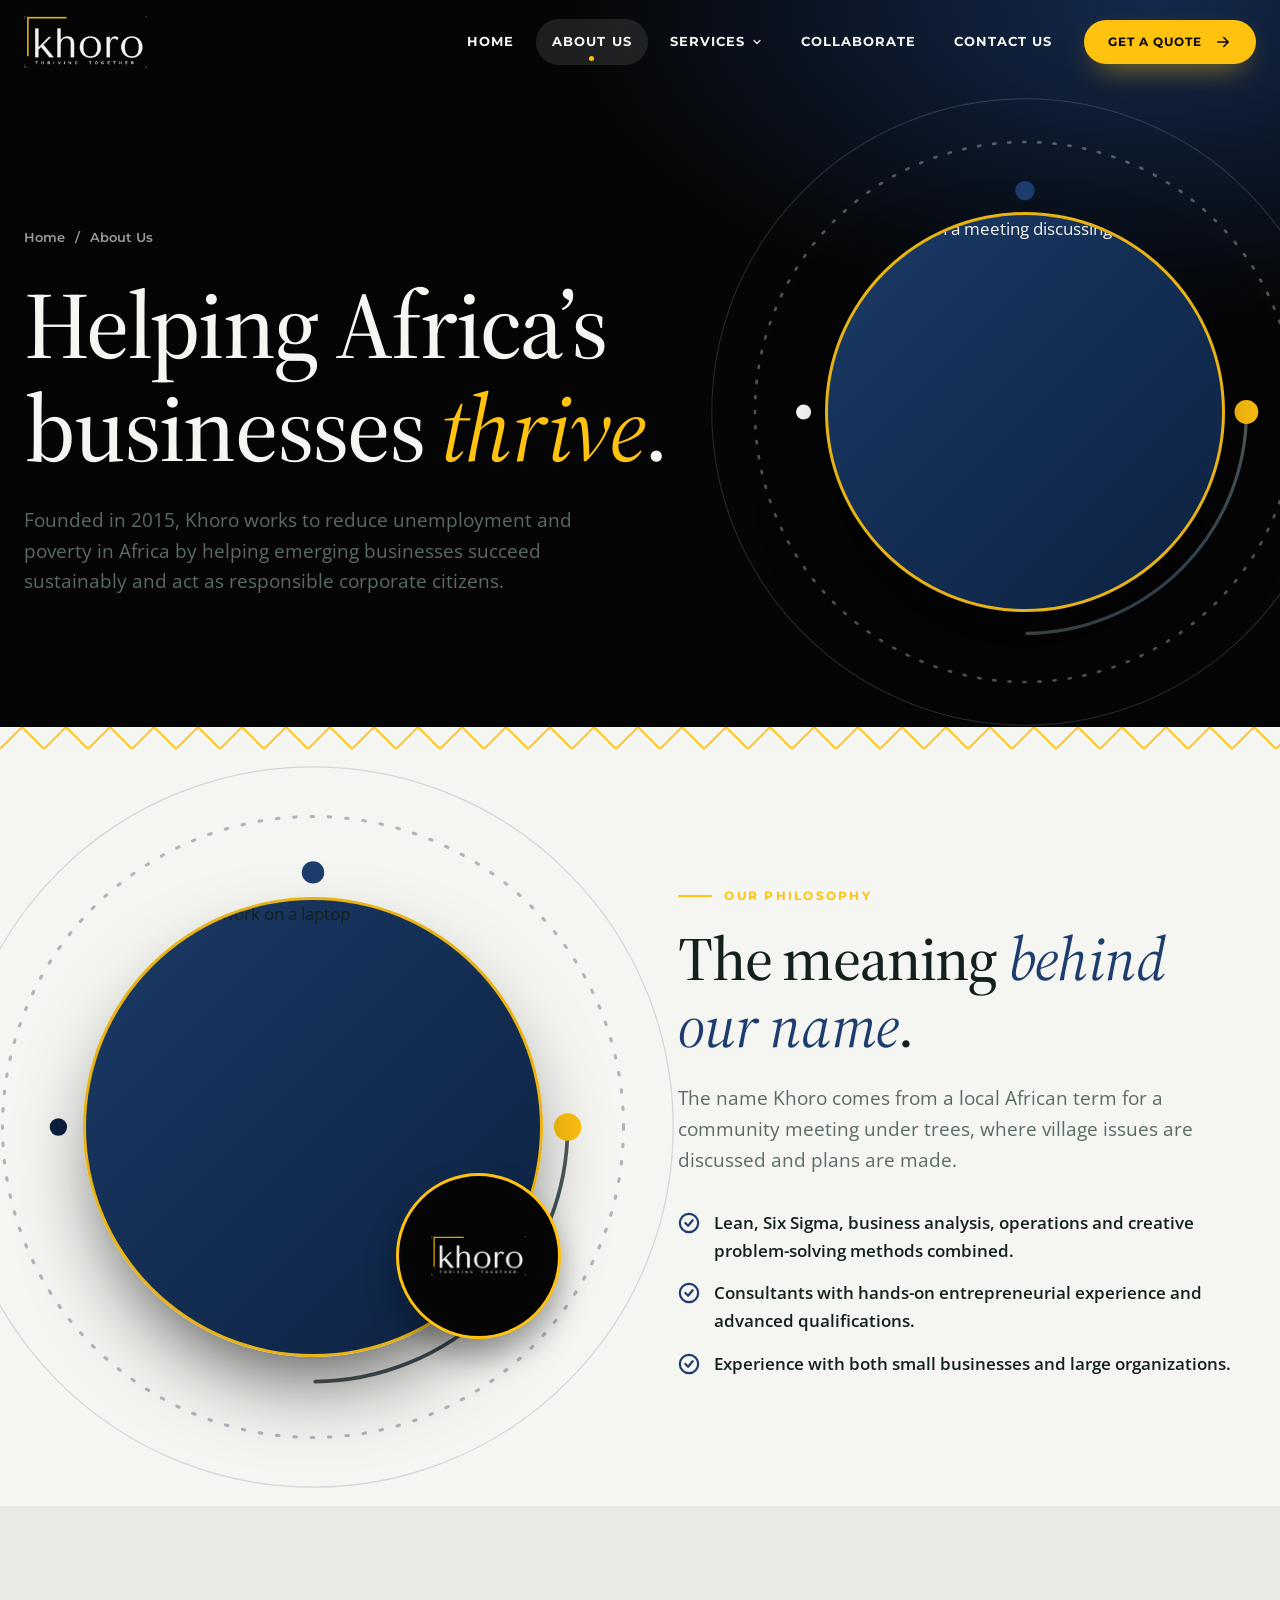
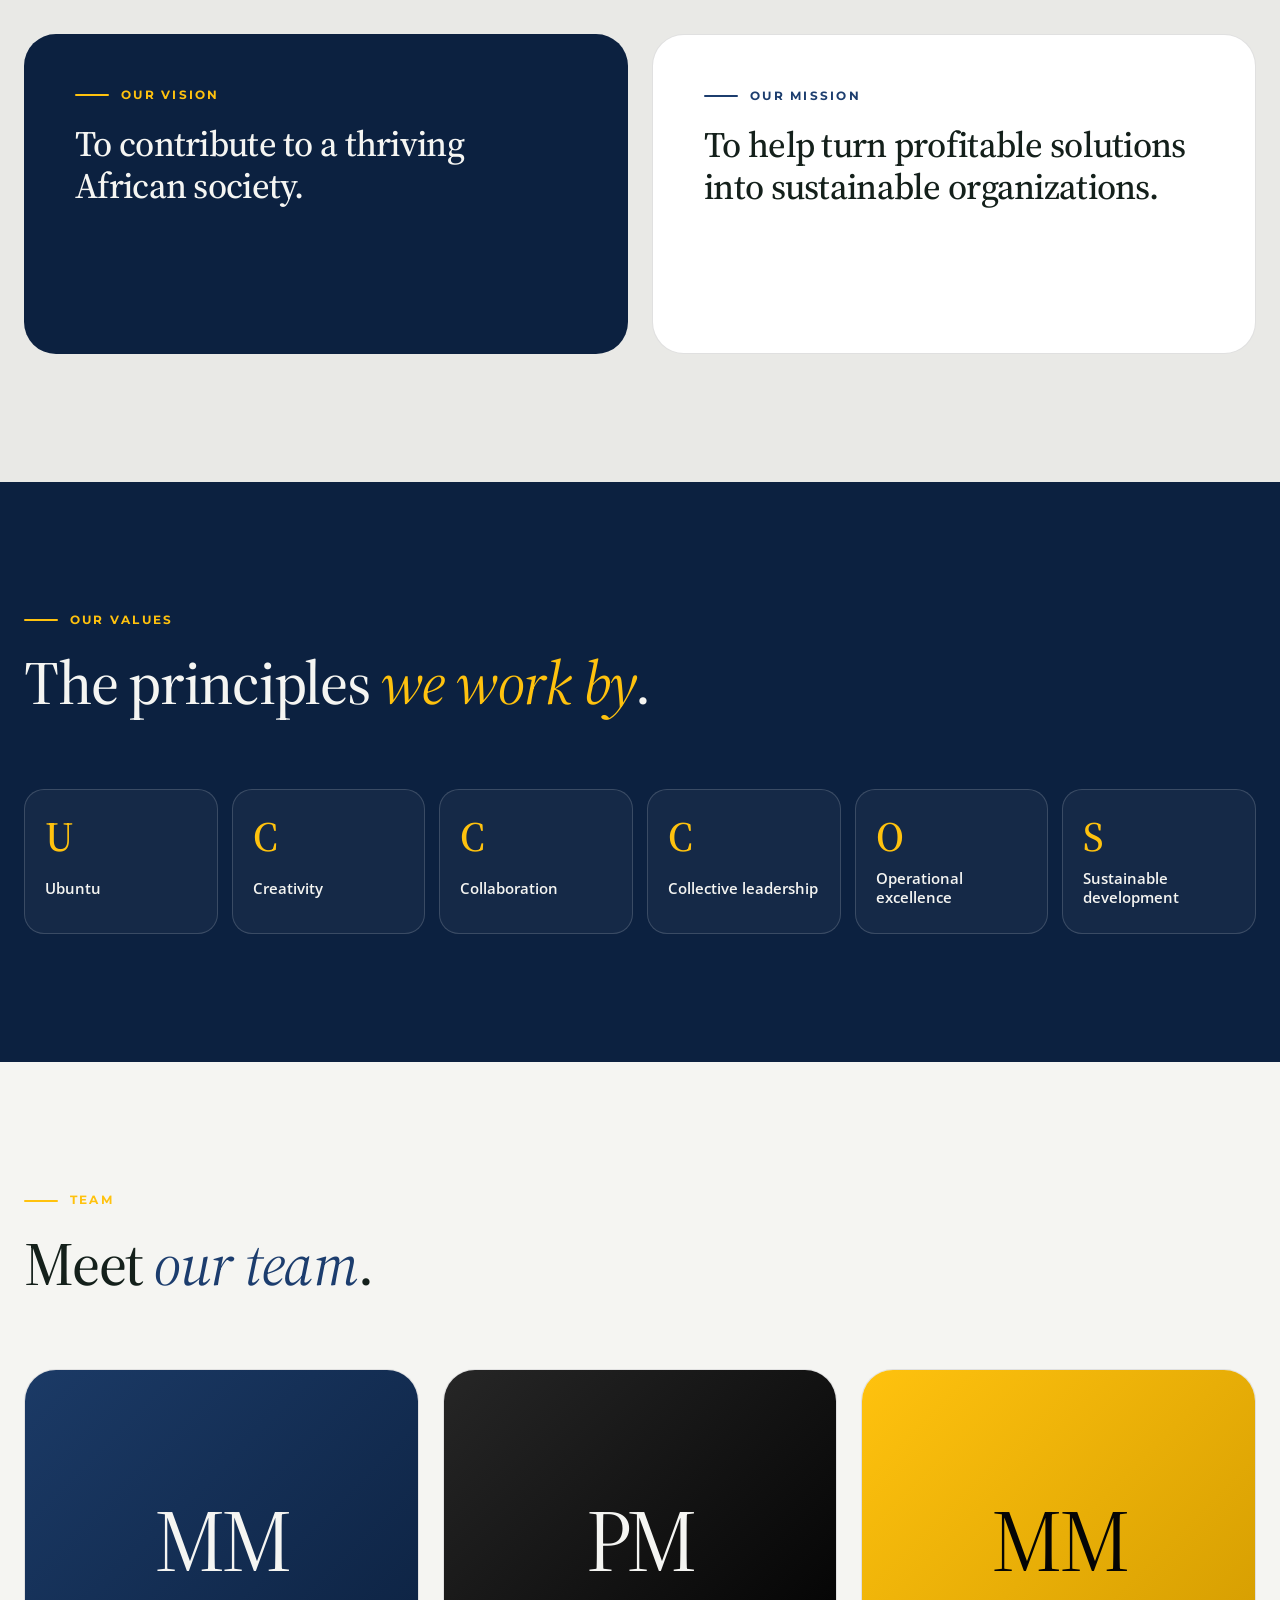
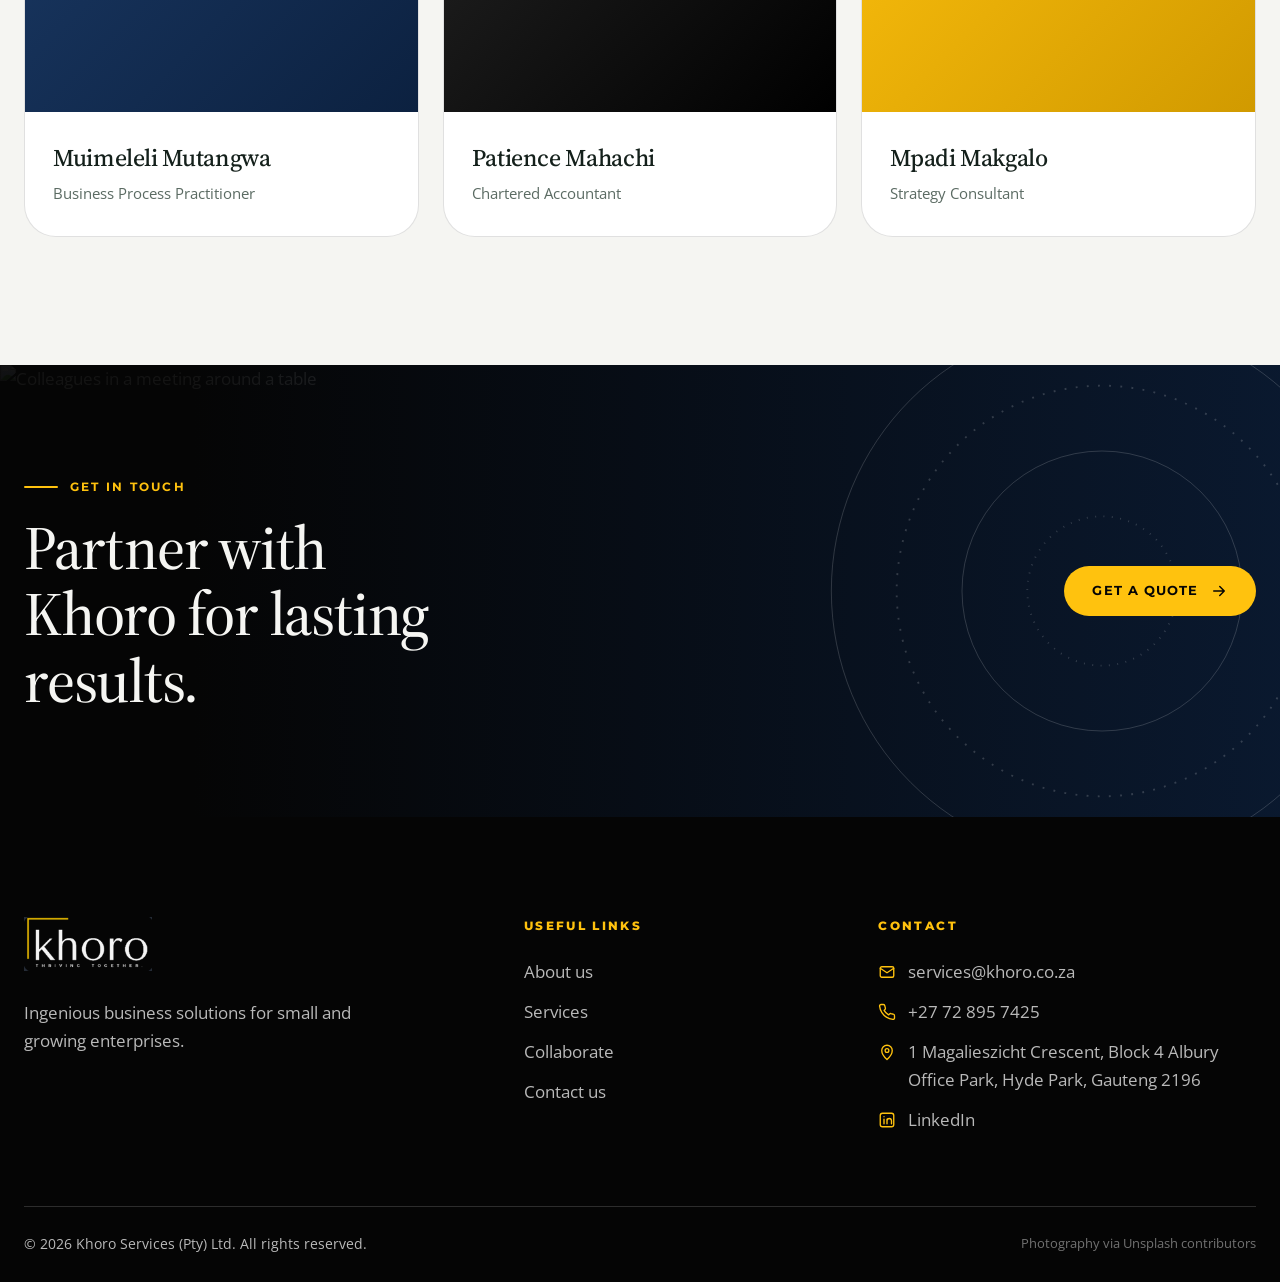
==== commit df1231d7: "Changing colors and including and styling images" ====
--- a/about.html
+++ b/about.html
@@ -5,11 +5,11 @@
 <meta name="viewport" content="width=device-width,initial-scale=1">
 <title>About Us | Khoro</title>
 <meta name="description" content="Founded in 2015, Khoro helps emerging African businesses succeed sustainably. Meet our team, vision, mission and values.">
-<meta name="theme-color" content="#08150f">
-<link rel="icon" href="assets/favicon.svg" type="image/svg+xml">
+<meta name="theme-color" content="#050505">
+<link rel="icon" href="assets/favicon.png" type="image/png">
 <link rel="preconnect" href="https://fonts.googleapis.com">
 <link rel="preconnect" href="https://fonts.gstatic.com" crossorigin>
-<link href="https://fonts.googleapis.com/css2?family=Fraunces:ital,opsz,wght,SOFT@0,9..144,300..700,0..100;1,9..144,300..700,0..100&family=Manrope:wght@400;500;600;700;800&display=swap" rel="stylesheet">
+<link href="https://fonts.googleapis.com/css2?family=Source+Serif+4:ital,opsz,wght@0,8..60,400;0,8..60,500;0,8..60,600;1,8..60,400;1,8..60,500&family=Open+Sans:wght@400;500;600;700&family=Montserrat:wght@500;600;700;800&display=swap" rel="stylesheet">
 <link rel="stylesheet" href="css/style.css">
 <meta property="og:title" content="About Us | Khoro">
 <meta property="og:description" content="Founded in 2015, Khoro helps emerging African businesses succeed sustainably. Meet our team, vision, mission and values.">
@@ -19,7 +19,7 @@
 <a class="skip" href="#main">Skip to content</a>
 <header class="site-header">
   <div class="nav-wrap">
-    <a class="logo" href="index.html" aria-label="Khoro, home"><svg viewBox="0 0 48 48" fill="none" aria-hidden="true"><circle cx="24" cy="24" r="21" stroke="#e9a43a" stroke-width="2.5" stroke-dasharray="90 42" stroke-linecap="round"/><circle cx="24" cy="24" r="13" stroke="#f7f2e8" stroke-width="2.5" stroke-dasharray="52 30" stroke-linecap="round" transform="rotate(120 24 24)"/><circle cx="24" cy="24" r="4.5" fill="#e9a43a"/></svg><span>khoro<small>Thriving Together</small></span></a>
+    <a class="logo" href="index.html" aria-label="Khoro, home"><img src="assets/logo.png" alt="Khoro, Thriving Together" width="783" height="330"></a>
     <nav aria-label="Primary">
       <ul class="primary-nav" id="primary-nav">
         <li><a class="nav-link" href="index.html">Home</a></li><li><a class="nav-link" href="about.html" aria-current="page">About Us</a></li><li class="has-menu"><a class="nav-link" href="services.html">Services<svg class="chev" viewBox="0 0 24 24" fill="none" stroke="currentColor" stroke-width="2.4" stroke-linecap="round" stroke-linejoin="round" aria-hidden="true"><path d="m6 9 6 6 6-6"/></svg></a>
@@ -35,33 +35,52 @@
 </header>
 <main id="main">
 <section class="page-hero">
-  <svg class="rings " viewBox="0 0 600 600" fill="none" aria-hidden="true">
-  <g stroke="#f7f2e8" stroke-opacity=".35">
-    <circle cx="300" cy="300" r="290"/><circle cx="300" cy="300" r="220" stroke-dasharray="2 10" stroke-width="2"/><circle cx="300" cy="300" r="150"/><circle cx="300" cy="300" r="80" stroke-dasharray="1 8" stroke-width="2"/>
-  </g></svg>
-  <div class="container">
-    <nav class="crumbs" aria-label="Breadcrumb"><a href="index.html">Home</a><span>/</span><span>About Us</span></nav>
-    <h1 class="display h-xl reveal">Founded in 2015, to help Africa&rsquo;s businesses <em>thrive</em>.</h1>
-    <p class="lead reveal" style="--d:.1s">Khoro works to reduce unemployment and poverty in Africa by helping emerging businesses succeed sustainably and act as responsible corporate citizens.</p>
+  <div class="container ph-grid">
+    <div class="ph-copy">
+      <nav class="crumbs" aria-label="Breadcrumb"><a href="index.html">Home</a><span>/</span><span>About Us</span></nav>
+      <h1 class="display h-xl reveal">Helping Africa&rsquo;s businesses <em>thrive</em>.</h1>
+      <p class="lead reveal" style="--d:.1s">Founded in 2015, Khoro works to reduce unemployment and poverty in Africa by helping emerging businesses succeed sustainably and act as responsible corporate citizens.</p>
+    </div>
+    <div class="ph-art reveal" style="--d:.15s"><svg class="art-rings" viewBox="0 0 600 600" fill="none" aria-hidden="true">
+  <defs>
+    <radialGradient id="core" cx="50%" cy="50%" r="50%"><stop offset="0" stop-color="#ffdf7a"/><stop offset="1" stop-color="#ffc20e"/></radialGradient>
+    <linearGradient id="arc" x1="0" y1="0" x2="1" y2="1"><stop offset="0" stop-color="#ffc20e"/><stop offset="1" stop-color="#1c3d6e"/></linearGradient>
+  </defs>
+  <circle cx="300" cy="300" r="290" stroke="#ffffff" stroke-opacity=".14"/>
+  <g class="ring-spin slow"><circle cx="300" cy="300" r="250" stroke="#ffffff" stroke-opacity=".3" stroke-dasharray="2 12" stroke-width="2.5" stroke-linecap="round"/></g>
+  <g class="ring-spin"><circle cx="300" cy="300" r="205" stroke="url(#arc)" stroke-width="3" stroke-dasharray="320 970" stroke-linecap="round"/>
+    <circle cx="505" cy="300" r="11" fill="#ffc20e"/><circle cx="95" cy="300" r="7" fill="#ffffff"/><circle cx="300" cy="95" r="9" fill="#1c3d6e"/></g>
+  <circle cx="300" cy="300" r="160" fill="#ffffff" fill-opacity=".04" stroke="#ffffff" stroke-opacity=".2"/>
+  <g class="ring-spin rev"><circle cx="300" cy="300" r="125" stroke="#ffffff" stroke-opacity=".8" stroke-width="3" stroke-dasharray="180 606" stroke-linecap="round"/>
+    <circle cx="425" cy="300" r="8" fill="#ffffff"/><circle cx="237" cy="408" r="6" fill="#ffc20e"/></g>
+  <g class="ring-spin"><circle cx="300" cy="300" r="82" stroke="#ffc20e" stroke-opacity=".6" stroke-dasharray="1 9" stroke-width="3" stroke-linecap="round"/></g>
+  <circle cx="300" cy="300" r="46" fill="url(#core)"/>
+  <circle cx="300" cy="300" r="64" stroke="#ffc20e" stroke-opacity=".35"/>
+</svg><div class="photo art-photo"><img src="https://images.unsplash.com/photo-1573164574511-73c773193279?auto=format&fit=crop&q=75&w=900&h=900" alt="Colleagues in a meeting discussing a project" width="900" height="900" decoding="async"></div></div>
   </div>
 </section>
 <div class="chevrons"></div>
 <section class="section">
   <div class="container split">
-    <div class="circle-art reveal"><svg viewBox="0 0 600 600" fill="none" aria-hidden="true">
-  <circle cx="300" cy="300" r="290" fill="#0d2e25"/>
-  <circle cx="300" cy="300" r="240" stroke="#f7f2e8" stroke-opacity=".18"/>
-  <circle cx="300" cy="300" r="180" stroke="#f7f2e8" stroke-opacity=".28" stroke-dasharray="3 10" stroke-width="2.5" stroke-linecap="round"/>
-  <circle cx="300" cy="300" r="120" stroke="#e9a43a" stroke-opacity=".7" stroke-width="2"/>
-  <g fill="#e9a43a"><circle cx="300" cy="60" r="12"/><circle cx="472" cy="128" r="12"/><circle cx="540" cy="300" r="12"/><circle cx="472" cy="472" r="12"/><circle cx="300" cy="540" r="12"/><circle cx="128" cy="472" r="12"/><circle cx="60" cy="300" r="12"/><circle cx="128" cy="128" r="12"/></g>
-  <g fill="#f7f2e8"><circle cx="300" cy="120" r="8"/><circle cx="426" cy="174" r="8"/><circle cx="480" cy="300" r="8"/><circle cx="426" cy="426" r="8"/><circle cx="300" cy="480" r="8"/><circle cx="174" cy="426" r="8"/><circle cx="120" cy="300" r="8"/><circle cx="174" cy="174" r="8"/></g>
-  <circle cx="300" cy="300" r="62" fill="#e9a43a"/>
-  <path d="M300 262v76M262 300h76" stroke="#0d2e25" stroke-width="0"/>
-  <text x="300" y="316" text-anchor="middle" font-family="Fraunces,Georgia,serif" font-size="46" font-weight="600" fill="#08150f" letter-spacing="-1">khoro</text>
-</svg></div>
+    <div class="about-wrap reveal"><svg class="art-rings about-rings" viewBox="0 0 600 600" fill="none" aria-hidden="true">
+  <defs>
+    <radialGradient id="core" cx="50%" cy="50%" r="50%"><stop offset="0" stop-color="#ffdf7a"/><stop offset="1" stop-color="#ffc20e"/></radialGradient>
+    <linearGradient id="arc" x1="0" y1="0" x2="1" y2="1"><stop offset="0" stop-color="#ffc20e"/><stop offset="1" stop-color="#1c3d6e"/></linearGradient>
+  </defs>
+  <circle cx="300" cy="300" r="290" stroke="#ffffff" stroke-opacity=".14"/>
+  <g class="ring-spin slow"><circle cx="300" cy="300" r="250" stroke="#ffffff" stroke-opacity=".3" stroke-dasharray="2 12" stroke-width="2.5" stroke-linecap="round"/></g>
+  <g class="ring-spin"><circle cx="300" cy="300" r="205" stroke="url(#arc)" stroke-width="3" stroke-dasharray="320 970" stroke-linecap="round"/>
+    <circle cx="505" cy="300" r="11" fill="#ffc20e"/><circle cx="95" cy="300" r="7" fill="#ffffff"/><circle cx="300" cy="95" r="9" fill="#1c3d6e"/></g>
+  <circle cx="300" cy="300" r="160" fill="#ffffff" fill-opacity=".04" stroke="#ffffff" stroke-opacity=".2"/>
+  <g class="ring-spin rev"><circle cx="300" cy="300" r="125" stroke="#ffffff" stroke-opacity=".8" stroke-width="3" stroke-dasharray="180 606" stroke-linecap="round"/>
+    <circle cx="425" cy="300" r="8" fill="#ffffff"/><circle cx="237" cy="408" r="6" fill="#ffc20e"/></g>
+  <g class="ring-spin"><circle cx="300" cy="300" r="82" stroke="#ffc20e" stroke-opacity=".6" stroke-dasharray="1 9" stroke-width="3" stroke-linecap="round"/></g>
+  <circle cx="300" cy="300" r="46" fill="url(#core)"/>
+  <circle cx="300" cy="300" r="64" stroke="#ffc20e" stroke-opacity=".35"/>
+</svg><div class="photo art-photo"><img src="https://images.unsplash.com/photo-1573164574001-518958d9baa2?auto=format&fit=crop&q=75&w=900&h=900" alt="A consultant at work on a laptop" width="900" height="900" decoding="async" loading="lazy"></div><div class="about-badge"><img src="assets/logo.png" alt="Khoro" width="783" height="330"></div></div>
     <div class="reveal" style="--d:.1s">
       <span class="eyebrow">Our Philosophy</span>
-      <h2 class="display h-lg" style="margin:20px 0 24px">A meeting <em>under the trees</em>.</h2>
+      <h2 class="display h-lg" style="margin:20px 0 24px">The meaning <em>behind our name</em>.</h2>
       <p class="lead">The name Khoro comes from a local African term for a community meeting under trees, where village issues are discussed and plans are made.</p>
       <ul class="feature-list" style="margin-top:34px">
         <li><svg viewBox="0 0 24 24" fill="none" stroke="currentColor" stroke-width="2.4" stroke-linecap="round" stroke-linejoin="round" aria-hidden="true"><circle cx="12" cy="12" r="10"/><path d="m8 12 3 3 5-6"/></svg><span>Lean, Six Sigma, business analysis, operations and creative problem-solving methods combined.</span></li>
@@ -83,24 +102,25 @@
 
 <section class="section on-forest">
   <div class="container">
-    <div class="section-head reveal"><span class="eyebrow">Our Values</span><h2 class="display h-lg">What we <em>stand for</em>.</h2></div>
+    <div class="section-head reveal"><span class="eyebrow">Our Values</span><h2 class="display h-lg">The principles <em>we work by</em>.</h2></div>
     <div class="values"><div class="value reveal" style="--d:0.00s"><b>U</b><span>Ubuntu</span></div><div class="value reveal" style="--d:0.08s"><b>C</b><span>Creativity</span></div><div class="value reveal" style="--d:0.16s"><b>C</b><span>Collaboration</span></div><div class="value reveal" style="--d:0.24s"><b>C</b><span>Collective leadership</span></div><div class="value reveal" style="--d:0.32s"><b>O</b><span>Operational excellence</span></div><div class="value reveal" style="--d:0.40s"><b>S</b><span>Sustainable development</span></div></div>
   </div>
 </section>
 
 <section class="section">
   <div class="container">
-    <div class="section-head reveal"><span class="eyebrow">Team</span><h2 class="display h-lg">The people <em>behind Khoro</em>.</h2></div>
+    <div class="section-head reveal"><span class="eyebrow">Team</span><h2 class="display h-lg">Meet <em>our team</em>.</h2></div>
     <div class="team"><article class="member reveal" style="--d:0.00s"><div class="avatar av1" aria-hidden="true">MM</div><div class="info"><h3>Muimeleli Mutangwa</h3><p>Business Process Practitioner</p></div></article><article class="member reveal" style="--d:0.12s"><div class="avatar av2" aria-hidden="true">PM</div><div class="info"><h3>Patience Mahachi</h3><p>Chartered Accountant</p></div></article><article class="member reveal" style="--d:0.24s"><div class="avatar av3" aria-hidden="true">MM</div><div class="info"><h3>Mpadi Makgalo</h3><p>Strategy Consultant</p></div></article></div>
   </div>
 </section>
-<section class="cta">
+<section class="cta has-photo">
+  <div class="cta-bg"><img src="https://images.unsplash.com/photo-1573164574397-dd250bc8a598?auto=format&fit=crop&q=75&w=1600" alt="Colleagues in a meeting around a table" width="1600" height="1120" decoding="async" loading="lazy"></div>
   <svg class="rings rings" viewBox="0 0 600 600" fill="none" aria-hidden="true">
-  <g stroke="#f7f2e8" stroke-opacity=".35">
+  <g stroke="#ffffff" stroke-opacity=".35">
     <circle cx="300" cy="300" r="290"/><circle cx="300" cy="300" r="220" stroke-dasharray="2 10" stroke-width="2"/><circle cx="300" cy="300" r="150"/><circle cx="300" cy="300" r="80" stroke-dasharray="1 8" stroke-width="2"/>
   </g></svg>
   <div class="container cta-inner">
-    <div class="reveal"><span class="eyebrow">Let's talk</span><h2 class="display h-lg">Let&rsquo;s build something that lasts, together.</h2></div>
+    <div class="reveal"><span class="eyebrow">Get in touch</span><h2 class="display h-lg">Partner with Khoro for lasting results.</h2></div>
     <a class="btn btn-dark reveal" href="contact.html">Get a Quote <svg viewBox="0 0 24 24" fill="none" stroke="currentColor" stroke-width="2" stroke-linecap="round" stroke-linejoin="round" aria-hidden="true"><path d="M5 12h14M13 6l6 6-6 6"/></svg></a>
   </div>
 </section>
@@ -109,7 +129,7 @@
   <div class="container">
     <div class="footer-grid">
       <div>
-        <a class="logo" href="index.html"><svg viewBox="0 0 48 48" fill="none" aria-hidden="true"><circle cx="24" cy="24" r="21" stroke="#e9a43a" stroke-width="2.5" stroke-dasharray="90 42" stroke-linecap="round"/><circle cx="24" cy="24" r="13" stroke="#f7f2e8" stroke-width="2.5" stroke-dasharray="52 30" stroke-linecap="round" transform="rotate(120 24 24)"/><circle cx="24" cy="24" r="4.5" fill="#e9a43a"/></svg><span>khoro<small>Thriving Together</small></span></a>
+        <a class="logo" href="index.html"><img src="assets/logo.png" alt="Khoro, Thriving Together" width="783" height="330"></a>
         <p>Ingenious business solutions for small and growing enterprises.</p>
       </div>
       <div>
@@ -126,9 +146,8 @@
         </ul>
       </div>
     </div>
-    <div class="footer-bottom"><span>&copy; <span id="year">2026</span> Khoro Services (Pty) Ltd. All rights reserved.</span><span>Thriving Together.</span></div>
+    <div class="footer-bottom"><span>&copy; <span id="year">2026</span> Khoro Services (Pty) Ltd. All rights reserved.</span><span class="credit">Photography via Unsplash contributors</span></div>
   </div>
-  <div class="footer-word" aria-hidden="true">khoro</div>
 </footer>
 <script src="js/main.js" defer></script>
 </body>
--- a/css/style.css
+++ b/css/style.css
@@ -4,24 +4,25 @@
    concentric-ring motif, mud-cloth chevron accents.
    ========================================================== */
 :root{
-  --ink:#08150f;
-  --forest:#0d2e25;
-  --moss:#14513f;
-  --leaf:#2f8a68;
-  --ochre:#e9a43a;
-  --ochre-soft:#f6d28b;
-  --clay:#d4572b;
-  --cream:#f7f2e8;
-  --sand:#ece3d0;
-  --paper:#fffdf8;
+  --ink:#050505;
+  --forest:#0c2140;
+  --moss:#1b3a66;
+  --leaf:#3f74c2;
+  --ochre:#ffc20e;
+  --ochre-soft:#ffdf7a;
+  --clay:#1c3d6e;
+  --cream:#f5f5f2;
+  --sand:#e9e9e6;
+  --paper:#ffffff;
   --text:#14201b;
   --muted:#5b6b63;
-  --line:rgba(8,21,15,.12);
-  --line-light:rgba(247,242,232,.16);
+  --line:rgba(5,5,5,.12);
+  --line-light:rgba(255,255,255,.16);
   --r-sm:12px; --r-md:20px; --r-lg:32px;
-  --shadow:0 24px 60px -24px rgba(8,21,15,.35);
-  --font-display:"Fraunces","Iowan Old Style","Palatino Linotype",Georgia,serif;
-  --font-body:"Manrope",system-ui,-apple-system,"Segoe UI",Roboto,sans-serif;
+  --shadow:0 24px 60px -24px rgba(5,5,5,.35);
+  --font-display:"Source Serif 4",Georgia,"Times New Roman",serif;
+  --font-body:"Open Sans",Arial,Helvetica,sans-serif;
+  --font-ui:"Montserrat","Open Sans",Arial,sans-serif;
   --container:1240px;
   --header-h:84px;
   --ease:cubic-bezier(.22,.8,.24,1);
@@ -47,17 +48,18 @@
 .on-sand{background:var(--sand)}
 
 /* ---------- Type ---------- */
-.display{font-family:var(--font-display);font-weight:500;letter-spacing:-.025em;line-height:1.02;font-variation-settings:"SOFT" 60,"opsz" 144}
+.display{font-family:var(--font-display);font-weight:500;letter-spacing:-.02em;line-height:1.08;font-optical-sizing:auto}
 .h-xl{font-size:clamp(2.9rem,7.4vw,6.6rem)}
 .h-lg{font-size:clamp(2.2rem,4.8vw,4rem)}
 .h-md{font-size:clamp(1.6rem,2.6vw,2.2rem);line-height:1.12}
-.display em{font-style:italic;color:var(--ochre);font-weight:400}
+.display em{font-style:italic;color:var(--clay);font-weight:400}
+.hero .display em,.page-hero .display em,.on-forest .display em,.on-dark .display em,.cta .display em{color:var(--ochre)}
 .on-sand .display em,.light .display em{color:var(--clay)}
 .eyebrow{display:inline-flex;align-items:center;gap:12px;font-size:.78rem;font-weight:800;letter-spacing:.18em;text-transform:uppercase;color:var(--ochre)}
 .eyebrow::before{content:"";width:34px;height:2px;background:currentColor;border-radius:2px}
 .on-sand .eyebrow,.light .eyebrow{color:var(--clay)}
 .lead{font-size:clamp(1.05rem,1.5vw,1.3rem);line-height:1.6;color:var(--muted);max-width:60ch}
-.on-dark .lead,.on-forest .lead{color:rgba(247,242,232,.74)}
+.on-dark .lead,.on-forest .lead{color:rgba(255,255,255,.74)}
 .section-head{display:grid;gap:20px;margin-bottom:clamp(40px,6vw,72px);max-width:880px}
 .section-head.center{margin-inline:auto;text-align:center;justify-items:center}
 
@@ -65,9 +67,9 @@
 .btn{display:inline-flex;align-items:center;gap:12px;padding:16px 28px;border-radius:999px;font-weight:700;font-size:.98rem;line-height:1;transition:transform .35s var(--ease),background .3s,color .3s,box-shadow .3s;white-space:nowrap}
 .btn svg{width:18px;height:18px;transition:transform .35s var(--ease)}
 .btn:hover svg{transform:translateX(5px)}
-.btn-primary{background:var(--ochre);color:var(--ink);box-shadow:0 12px 30px -12px rgba(233,164,58,.7)}
+.btn-primary{background:var(--ochre);color:var(--ink);box-shadow:0 12px 30px -12px rgba(255,194,14,.7)}
 .btn-primary:hover{background:var(--ochre-soft);transform:translateY(-2px)}
-.btn-ghost{border:1.5px solid rgba(247,242,232,.4);color:var(--cream)}
+.btn-ghost{border:1.5px solid rgba(255,255,255,.4);color:var(--cream)}
 .btn-ghost:hover{background:var(--cream);color:var(--ink);border-color:var(--cream)}
 .btn-dark{background:var(--ink);color:var(--cream)}
 .btn-dark:hover{background:var(--moss);transform:translateY(-2px)}
@@ -77,7 +79,7 @@
 
 /* ---------- Header ---------- */
 .site-header{position:fixed;inset:0 0 auto 0;height:var(--header-h);z-index:100;display:flex;align-items:center;color:var(--cream);transition:background .4s,box-shadow .4s,height .4s,color .4s}
-.site-header.scrolled{background:rgba(8,21,15,.88);backdrop-filter:blur(16px) saturate(1.4);-webkit-backdrop-filter:blur(16px) saturate(1.4);height:72px;box-shadow:0 1px 0 var(--line-light)}
+.site-header.scrolled{background:rgba(5,5,5,.88);backdrop-filter:blur(16px) saturate(1.4);-webkit-backdrop-filter:blur(16px) saturate(1.4);height:72px;box-shadow:0 1px 0 var(--line-light)}
 .nav-wrap{display:flex;align-items:center;justify-content:space-between;gap:24px;width:min(100% - 48px,var(--container));margin-inline:auto}
 .logo{display:inline-flex;align-items:center;gap:12px;font-family:var(--font-display);font-size:1.75rem;font-weight:600;letter-spacing:-.03em;line-height:1}
 .logo svg{width:38px;height:38px;flex:none}
@@ -85,7 +87,7 @@
 .primary-nav{display:flex;align-items:center;gap:6px}
 .primary-nav > li{position:relative}
 .nav-link{display:inline-flex;align-items:center;gap:6px;padding:12px 16px;font-weight:600;font-size:.95rem;border-radius:999px;transition:background .25s,color .25s;position:relative}
-.nav-link:hover,.nav-link[aria-current="page"]{background:rgba(247,242,232,.1)}
+.nav-link:hover,.nav-link[aria-current="page"]{background:rgba(255,255,255,.1)}
 .nav-link[aria-current="page"]::after{content:"";position:absolute;left:50%;bottom:4px;width:5px;height:5px;margin-left:-2.5px;background:var(--ochre);border-radius:50%}
 .nav-link .chev{width:12px;height:12px;transition:transform .3s}
 .has-menu:hover .chev,.has-menu:focus-within .chev{transform:rotate(180deg)}
@@ -97,14 +99,14 @@
 .mega a{display:block;padding:9px 12px;margin:0 -12px;border-radius:10px;font-weight:600;font-size:.95rem;transition:background .2s,padding .25s}
 .mega a:hover{background:var(--sand);padding-left:18px}
 .mega a span{display:block;font-weight:500;font-size:.82rem;color:var(--muted)}
-.menu-toggle{display:none;width:46px;height:46px;border-radius:50%;border:1.5px solid rgba(247,242,232,.35);align-items:center;justify-content:center;flex-direction:column;gap:5px;z-index:130}
+.menu-toggle{display:none;width:46px;height:46px;border-radius:50%;border:1.5px solid rgba(255,255,255,.35);align-items:center;justify-content:center;flex-direction:column;gap:5px;z-index:130}
 .menu-toggle span{display:block;width:18px;height:2px;background:currentColor;border-radius:2px;transition:transform .35s var(--ease),opacity .2s}
 .menu-open .menu-toggle span:nth-child(1){transform:translateY(7px) rotate(45deg)}
 .menu-open .menu-toggle span:nth-child(2){opacity:0}
 .menu-open .menu-toggle span:nth-child(3){transform:translateY(-7px) rotate(-45deg)}
 
 /* ---------- Hero ---------- */
-.hero{min-height:100svh;display:flex;align-items:center;padding:calc(var(--header-h) + 40px) 0 90px;background:radial-gradient(1200px 700px at 78% 40%,#17503f 0%,transparent 60%),radial-gradient(900px 600px at 0% 100%,#0c3a2d 0%,transparent 60%),var(--ink);color:var(--cream);overflow:hidden;isolation:isolate}
+.hero{min-height:100svh;display:flex;align-items:center;padding:calc(var(--header-h) + 40px) 0 90px;background:radial-gradient(1200px 700px at 78% 40%,#13294d 0%,transparent 60%),radial-gradient(900px 600px at 0% 100%,#0a1a33 0%,transparent 60%),var(--ink);color:var(--cream);overflow:hidden;isolation:isolate}
 .hero::after{content:"";position:absolute;inset:0;background-image:url("data:image/svg+xml,%3Csvg xmlns='http://www.w3.org/2000/svg' width='160' height='160'%3E%3Cfilter id='n'%3E%3CfeTurbulence type='fractalNoise' baseFrequency='.9' numOctaves='2'/%3E%3C/filter%3E%3Crect width='160' height='160' filter='url(%23n)' opacity='.06'/%3E%3C/svg%3E");z-index:-1;pointer-events:none;mix-blend-mode:overlay}
 .hero-grid{display:grid;grid-template-columns:1.15fr .85fr;gap:40px;align-items:center}
 .hero-copy{display:grid;gap:30px;position:relative;z-index:2}
@@ -116,38 +118,38 @@
 .hero-actions{display:flex;flex-wrap:wrap;gap:14px}
 .slide-nav{display:flex;gap:12px;align-items:center;margin-top:10px}
 .slide-nav button{position:relative;width:64px;height:28px;display:flex;align-items:center}
-.slide-nav button::before{content:"";position:absolute;left:0;right:0;height:3px;background:rgba(247,242,232,.22);border-radius:3px}
+.slide-nav button::before{content:"";position:absolute;left:0;right:0;height:3px;background:rgba(255,255,255,.22);border-radius:3px}
 .slide-nav button i{position:absolute;left:0;height:3px;width:0;background:var(--ochre);border-radius:3px}
 .slide-nav button.is-active i{animation:progress var(--slide-time,6500ms) linear forwards}
 .slide-nav.paused button.is-active i{animation-play-state:paused}
 @keyframes progress{to{width:100%}}
-.slide-count{font-size:.8rem;font-weight:700;letter-spacing:.14em;color:rgba(247,242,232,.6);margin-left:6px}
-
-.hero-art{position:relative;aspect-ratio:1;width:min(100%,560px);justify-self:end}
-.hero-art svg{width:100%;height:100%;overflow:visible}
+.slide-count{font-size:.8rem;font-weight:700;letter-spacing:.14em;color:rgba(255,255,255,.6);margin-left:6px}
+
+.hero-art,.ph-art,.about-wrap{position:relative;aspect-ratio:1;justify-self:end}
+.hero-art{width:min(100%,500px)}
 .ring-spin{transform-origin:300px 300px;animation:spin 60s linear infinite}
 .ring-spin.rev{animation-duration:90s;animation-direction:reverse}
 .ring-spin.slow{animation-duration:140s}
 @keyframes spin{to{transform:rotate(360deg)}}
-.float-card{position:absolute;background:rgba(247,242,232,.08);border:1px solid var(--line-light);backdrop-filter:blur(14px);-webkit-backdrop-filter:blur(14px);border-radius:18px;padding:16px 20px;font-size:.85rem;line-height:1.35;animation:float 7s ease-in-out infinite}
+.float-card{position:absolute;background:rgba(255,255,255,.08);border:1px solid var(--line-light);backdrop-filter:blur(14px);-webkit-backdrop-filter:blur(14px);border-radius:18px;padding:16px 20px;font-size:.85rem;line-height:1.35;animation:float 7s ease-in-out infinite}
 .float-card b{display:block;font-family:var(--font-display);font-size:1.7rem;font-weight:500;color:var(--ochre);letter-spacing:-.02em;line-height:1.05}
 .fc1{left:-4%;top:14%}
 .fc2{right:-2%;bottom:20%;animation-delay:-3s}
 @keyframes float{50%{transform:translateY(-12px)}}
-.scroll-cue{position:absolute;left:50%;bottom:28px;transform:translateX(-50%);display:flex;flex-direction:column;align-items:center;gap:10px;font-size:.68rem;letter-spacing:.24em;text-transform:uppercase;color:rgba(247,242,232,.55)}
+.scroll-cue{position:absolute;left:50%;bottom:28px;transform:translateX(-50%);display:flex;flex-direction:column;align-items:center;gap:10px;font-size:.68rem;letter-spacing:.24em;text-transform:uppercase;color:rgba(255,255,255,.55)}
 .scroll-cue i{width:1px;height:42px;background:linear-gradient(var(--ochre),transparent);animation:cue 2s ease-in-out infinite;transform-origin:top}
 @keyframes cue{0%{transform:scaleY(0)}50%{transform:scaleY(1)}100%{transform:scaleY(1);opacity:0}}
 
 /* ---------- Page hero (inner pages) ---------- */
-.page-hero{padding:calc(var(--header-h) + clamp(70px,10vw,130px)) 0 clamp(70px,9vw,120px);background:radial-gradient(900px 500px at 90% 0%,#17503f 0%,transparent 65%),var(--ink);color:var(--cream);overflow:hidden;isolation:isolate}
+.page-hero{padding:calc(var(--header-h) + clamp(70px,10vw,130px)) 0 clamp(70px,9vw,120px);background:radial-gradient(900px 500px at 90% 0%,#13294d 0%,transparent 65%),var(--ink);color:var(--cream);overflow:hidden;isolation:isolate}
 .page-hero .rings{position:absolute;right:-12%;top:50%;width:min(620px,70vw);transform:translateY(-50%);opacity:.5;z-index:-1}
 .page-hero .container{display:grid;gap:26px}
-.crumbs{display:flex;gap:10px;font-size:.82rem;font-weight:600;color:rgba(247,242,232,.6)}
+.crumbs{display:flex;gap:10px;font-size:.82rem;font-weight:600;color:rgba(255,255,255,.6)}
 .crumbs a:hover{color:var(--ochre)}
 .page-hero .lead{max-width:56ch}
 
 /* ---------- Chevron divider (mud-cloth inspired) ---------- */
-.chevrons{height:22px;background-image:url("data:image/svg+xml,%3Csvg xmlns='http://www.w3.org/2000/svg' width='44' height='22'%3E%3Cpath d='M0 22 22 0l22 22' fill='none' stroke='%23e9a43a' stroke-width='2'/%3E%3C/svg%3E");background-repeat:repeat-x;opacity:.9}
+.chevrons{height:22px;background-image:url("data:image/svg+xml,%3Csvg xmlns='http://www.w3.org/2000/svg' width='44' height='22'%3E%3Cpath d='M0 22 22 0l22 22' fill='none' stroke='%23ffc20e' stroke-width='2'/%3E%3C/svg%3E");background-repeat:repeat-x;opacity:.9}
 .chevrons.faint{opacity:.25}
 
 /* ---------- Marquee ---------- */
@@ -164,7 +166,7 @@
 /* ---------- Service cards ---------- */
 .services-grid{display:grid;grid-template-columns:repeat(3,1fr);gap:24px}
 .svc{position:relative;display:flex;flex-direction:column;justify-content:space-between;gap:56px;min-height:440px;padding:38px;border-radius:var(--r-lg);overflow:hidden;background:var(--paper);border:1px solid var(--line);transition:transform .5s var(--ease),box-shadow .5s,background .5s,color .5s;isolation:isolate}
-.svc::before{content:"";position:absolute;width:420px;height:420px;right:-160px;top:-160px;border-radius:50%;border:1.5px solid var(--line);box-shadow:0 0 0 46px rgba(8,21,15,.025),0 0 0 92px rgba(8,21,15,.02);transition:transform .8s var(--ease),border-color .5s;z-index:-1}
+.svc::before{content:"";position:absolute;width:420px;height:420px;right:-160px;top:-160px;border-radius:50%;border:1.5px solid var(--line);box-shadow:0 0 0 46px rgba(5,5,5,.025),0 0 0 92px rgba(5,5,5,.02);transition:transform .8s var(--ease),border-color .5s;z-index:-1}
 .svc:hover{transform:translateY(-10px);background:var(--forest);color:var(--cream);box-shadow:var(--shadow)}
 .svc:hover::before{transform:scale(1.25) rotate(20deg);border-color:var(--line-light)}
 .svc .num{font-family:var(--font-display);font-size:1rem;font-weight:500;color:var(--clay);letter-spacing:.1em}
@@ -192,21 +194,21 @@
 .focus-tabs{display:grid;gap:6px;align-content:start}
 .focus-tab{display:flex;align-items:center;gap:20px;text-align:left;padding:22px 24px;border-radius:var(--r-md);border:1px solid transparent;transition:background .35s,border-color .35s,transform .35s var(--ease)}
 .focus-tab .n{font-family:var(--font-display);font-size:.95rem;color:var(--ochre);width:28px;flex:none}
-.focus-tab .t{font-family:var(--font-display);font-size:clamp(1.3rem,2vw,1.7rem);font-weight:500;letter-spacing:-.015em;line-height:1.15;flex:1;color:rgba(247,242,232,.62);transition:color .3s}
+.focus-tab .t{font-family:var(--font-display);font-size:clamp(1.3rem,2vw,1.7rem);font-weight:500;letter-spacing:-.015em;line-height:1.15;flex:1;color:rgba(255,255,255,.62);transition:color .3s}
 .focus-tab svg{width:22px;height:22px;opacity:0;transform:translateX(-8px);transition:.35s var(--ease);color:var(--ochre)}
 .focus-tab:hover .t{color:var(--cream)}
-.focus-tab[aria-selected="true"]{background:rgba(247,242,232,.07);border-color:var(--line-light)}
+.focus-tab[aria-selected="true"]{background:rgba(255,255,255,.07);border-color:var(--line-light)}
 .focus-tab[aria-selected="true"] .t{color:var(--cream)}
 .focus-tab[aria-selected="true"] svg{opacity:1;transform:none}
 .focus-panels{position:relative;min-height:420px}
-.focus-panel{position:absolute;inset:0;padding:clamp(30px,4vw,54px);border-radius:var(--r-lg);background:linear-gradient(160deg,#176148,#0f3f31);border:1px solid var(--line-light);opacity:0;visibility:hidden;transform:translateY(20px);transition:opacity .5s,transform .6s var(--ease),visibility .5s;display:flex;flex-direction:column;justify-content:space-between;gap:28px;overflow:hidden}
+.focus-panel{position:absolute;inset:0;padding:clamp(30px,4vw,54px);border-radius:var(--r-lg);background:linear-gradient(160deg,#14305c,#0a1f3f);border:1px solid var(--line-light);opacity:0;visibility:hidden;transform:translateY(20px);transition:opacity .5s,transform .6s var(--ease),visibility .5s;display:flex;flex-direction:column;justify-content:space-between;gap:28px;overflow:hidden}
 .focus-panel.is-active{opacity:1;visibility:visible;transform:none}
-.focus-panel::after{content:"";position:absolute;right:-120px;bottom:-120px;width:380px;height:380px;border-radius:50%;border:1.5px solid rgba(247,242,232,.14);box-shadow:0 0 0 40px rgba(247,242,232,.03),0 0 0 80px rgba(247,242,232,.025);pointer-events:none}
+.focus-panel::after{content:"";position:absolute;right:-120px;bottom:-120px;width:380px;height:380px;border-radius:50%;border:1.5px solid rgba(255,255,255,.14);box-shadow:0 0 0 40px rgba(255,255,255,.03),0 0 0 80px rgba(255,255,255,.025);pointer-events:none}
 .focus-panel h3{font-family:var(--font-display);font-size:clamp(1.8rem,3vw,2.6rem);font-weight:500;letter-spacing:-.02em;line-height:1.08}
 .chips{display:flex;flex-wrap:wrap;gap:10px;position:relative;z-index:1}
-.chip{padding:11px 18px;border-radius:999px;background:rgba(247,242,232,.1);border:1px solid var(--line-light);font-weight:600;font-size:.92rem;transition:background .25s,color .25s,transform .25s}
+.chip{padding:11px 18px;border-radius:999px;background:rgba(255,255,255,.1);border:1px solid var(--line-light);font-weight:600;font-size:.92rem;transition:background .25s,color .25s,transform .25s}
 .chip:hover{background:var(--ochre);color:var(--ink);transform:translateY(-2px)}
-.panel-no{font-family:var(--font-display);font-size:clamp(5rem,12vw,9rem);line-height:.8;color:rgba(247,242,232,.1);font-weight:400;letter-spacing:-.05em}
+.panel-no{font-family:var(--font-display);font-size:clamp(5rem,12vw,9rem);line-height:.8;color:rgba(255,255,255,.1);font-weight:400;letter-spacing:-.05em}
 
 /* ---------- Why choose us ---------- */
 .why-grid{display:grid;grid-template-columns:repeat(3,1fr);gap:22px}
@@ -223,14 +225,14 @@
 .stat{padding:38px 28px;border-right:1px solid var(--line-light)}
 .stat:last-child{border-right:0}
 .stat b{display:block;font-family:var(--font-display);font-size:clamp(2.6rem,5vw,4.2rem);font-weight:500;letter-spacing:-.03em;line-height:1;color:var(--ochre)}
-.stat span{display:block;margin-top:10px;font-size:.9rem;color:rgba(247,242,232,.7);font-weight:600}
+.stat span{display:block;margin-top:10px;font-size:.9rem;color:rgba(255,255,255,.7);font-weight:600}
 
 /* ---------- CTA band ---------- */
 .cta{padding:clamp(64px,8vw,110px) 0;background:var(--ochre);color:var(--ink);overflow:hidden;isolation:isolate}
 .cta .rings{position:absolute;right:-8%;top:50%;transform:translateY(-50%);width:min(560px,80vw);opacity:.35;z-index:-1}
 .cta-inner{display:flex;align-items:center;justify-content:space-between;gap:40px;flex-wrap:wrap}
 .cta h2{max-width:16ch}
-.cta .eyebrow{color:var(--ink);margin-bottom:18px}
+.cta .eyebrow{color:var(--ochre);margin-bottom:18px}
 
 /* ---------- About ---------- */
 .split{display:grid;grid-template-columns:1fr 1fr;gap:clamp(36px,6vw,96px);align-items:center}
@@ -244,18 +246,18 @@
 .vm-card.b .eyebrow{color:var(--clay)}
 .vm-card p.big{font-family:var(--font-display);font-size:clamp(1.6rem,2.8vw,2.5rem);line-height:1.15;letter-spacing:-.02em;font-weight:500}
 .values{display:grid;grid-template-columns:repeat(6,1fr);gap:14px}
-.value{padding:26px 20px;border-radius:var(--r-md);border:1px solid var(--line-light);background:rgba(247,242,232,.04);display:grid;gap:12px;transition:background .3s,transform .4s var(--ease)}
-.value:hover{background:rgba(247,242,232,.1);transform:translateY(-6px)}
+.value{padding:26px 20px;border-radius:var(--r-md);border:1px solid var(--line-light);background:rgba(255,255,255,.04);display:grid;gap:12px;transition:background .3s,transform .4s var(--ease)}
+.value:hover{background:rgba(255,255,255,.1);transform:translateY(-6px)}
 .value b{font-family:var(--font-display);font-size:2.6rem;font-weight:500;color:var(--ochre);line-height:1}
 .value span{font-weight:600;font-size:.92rem;line-height:1.3}
 .team{display:grid;grid-template-columns:repeat(3,1fr);gap:24px}
 .member{border-radius:var(--r-lg);background:var(--paper);border:1px solid var(--line);overflow:hidden;transition:transform .5s var(--ease),box-shadow .5s}
 .member:hover{transform:translateY(-8px);box-shadow:var(--shadow)}
 .avatar{aspect-ratio:1.15;display:grid;place-items:center;font-family:var(--font-display);font-size:5.5rem;font-weight:400;letter-spacing:-.04em;color:var(--cream);position:relative;overflow:hidden}
-.avatar::before{content:"";position:absolute;width:140%;aspect-ratio:1;border-radius:50%;border:1.5px solid rgba(247,242,232,.2);box-shadow:0 0 0 36px rgba(247,242,232,.05),0 0 0 72px rgba(247,242,232,.04);left:-20%;top:-30%}
-.av1{background:linear-gradient(135deg,#14513f,#0d2e25)}
-.av2{background:linear-gradient(135deg,#c4481f,#8d2f12)}
-.av3{background:linear-gradient(135deg,#c98618,#8a5a0b)}
+.avatar::before{content:"";position:absolute;width:140%;aspect-ratio:1;border-radius:50%;border:1.5px solid rgba(255,255,255,.2);box-shadow:0 0 0 36px rgba(255,255,255,.05),0 0 0 72px rgba(255,255,255,.04);left:-20%;top:-30%}
+.av1{background:linear-gradient(135deg,#1b3a66,#0c2140)}
+.av2{background:linear-gradient(135deg,#262626,#000)}
+.av3{background:linear-gradient(135deg,#ffc20e,#d19a00);color:var(--ink)}
 .member .info{padding:26px 28px 30px}
 .member h3{font-family:var(--font-display);font-size:1.5rem;font-weight:500;letter-spacing:-.015em}
 .member p{color:var(--muted);font-size:.95rem;margin-top:4px}
@@ -299,7 +301,7 @@
 .contact-item > div{min-width:0}
 .contact-item span{overflow-wrap:anywhere}
 .contact-item{display:flex;gap:18px;align-items:center;padding:20px 22px;border-radius:var(--r-md);background:var(--paper);border:1px solid var(--line);transition:transform .35s var(--ease),border-color .3s,box-shadow .3s}
-a.contact-item:hover{transform:translateX(8px);border-color:var(--ochre);box-shadow:0 16px 36px -22px rgba(8,21,15,.5)}
+a.contact-item:hover{transform:translateX(8px);border-color:var(--ochre);box-shadow:0 16px 36px -22px rgba(5,5,5,.5)}
 .contact-item .ico{width:50px;height:50px;border-radius:50%;background:var(--forest);color:var(--ochre);display:grid;place-items:center;flex:none}
 .contact-item .ico svg{width:22px;height:22px}
 .contact-item small{display:block;font-size:.72rem;font-weight:800;letter-spacing:.16em;text-transform:uppercase;color:var(--muted)}
@@ -313,17 +315,17 @@
 .field label i{color:var(--clay);font-style:normal}
 .field input,.field select,.field textarea{width:100%;font:inherit;padding:15px 18px;border-radius:14px;border:1.5px solid var(--line);background:var(--cream);color:var(--text);transition:border-color .25s,box-shadow .25s,background .25s}
 .field textarea{min-height:140px;resize:vertical}
-.field input:focus,.field select:focus,.field textarea:focus{outline:0;border-color:var(--moss);box-shadow:0 0 0 4px rgba(47,138,104,.18);background:#fff}
+.field input:focus,.field select:focus,.field textarea:focus{outline:0;border-color:var(--moss);box-shadow:0 0 0 4px rgba(63,116,194,.18);background:#fff}
 .field .err{display:none;color:var(--clay);font-size:.82rem;font-weight:600}
 .field.invalid input,.field.invalid textarea{border-color:var(--clay)}
 .field.invalid .err{display:block}
 .form-note{margin-top:16px;font-size:.88rem;color:var(--muted)}
-.form-ok{display:none;margin-top:18px;padding:16px 20px;border-radius:14px;background:rgba(47,138,104,.14);color:var(--moss);font-weight:700}
+.form-ok{display:none;margin-top:18px;padding:16px 20px;border-radius:14px;background:rgba(63,116,194,.14);color:var(--moss);font-weight:700}
 .form-ok.show{display:block}
 .map-link{display:block;margin-top:34px}
 
 /* ---------- Footer ---------- */
-.site-footer{background:var(--ink);color:rgba(247,242,232,.72);padding-top:clamp(64px,8vw,100px);position:relative;overflow:hidden}
+.site-footer{background:var(--ink);color:rgba(255,255,255,.72);padding-top:clamp(64px,8vw,100px);position:relative;overflow:hidden}
 .footer-grid{display:grid;grid-template-columns:1.5fr 1fr 1.3fr;gap:clamp(30px,5vw,80px);padding-bottom:60px}
 .footer-grid h4{font-size:.74rem;letter-spacing:.2em;text-transform:uppercase;color:var(--ochre);font-weight:800;margin-bottom:22px}
 .footer-grid p{max-width:38ch;margin-top:20px}
@@ -334,7 +336,7 @@
 .footer-contact li{display:flex;gap:12px;align-items:flex-start}
 .footer-contact svg{width:18px;height:18px;margin-top:5px;flex:none;color:var(--ochre)}
 .footer-bottom{border-top:1px solid var(--line-light);padding:26px 0;display:flex;justify-content:space-between;gap:20px;flex-wrap:wrap;font-size:.86rem}
-.footer-word{font-family:var(--font-display);font-size:clamp(5rem,22vw,20rem);line-height:.75;letter-spacing:-.06em;color:rgba(247,242,232,.04);text-align:center;font-weight:600;margin-bottom:-.06em;user-select:none;pointer-events:none}
+.footer-word{font-family:var(--font-display);font-size:clamp(5rem,22vw,20rem);line-height:.75;letter-spacing:-.06em;color:rgba(255,255,255,.04);text-align:center;font-weight:600;margin-bottom:-.06em;user-select:none;pointer-events:none}
 
 /* ---------- Reveal ---------- */
 .reveal{opacity:0;transform:translateY(38px);transition:opacity .9s var(--ease),transform .9s var(--ease);transition-delay:var(--d,0s)}
@@ -343,10 +345,85 @@
 .reveal-left.in{opacity:1;transform:none}
 .no-js .reveal,.no-js .reveal-left{opacity:1;transform:none}
 
+/* ---------- Photography ---------- */
+.photo{position:relative;overflow:hidden;background:linear-gradient(135deg,#1b3a66,#0c2140);isolation:isolate}
+.photo img{position:absolute;inset:0;width:100%;height:100%;object-fit:cover;transition:transform 1.4s var(--ease)}
+.photo::after{content:"";position:absolute;inset:0;background:linear-gradient(180deg,rgba(5,5,5,0) 55%,rgba(5,5,5,.45));pointer-events:none}
+.photo.plain::after{display:none}
+.art-rings{position:absolute;left:50%;top:50%;width:162%;aspect-ratio:1;height:auto;transform:translate(-50%,-50%);z-index:0;overflow:visible;max-width:none;pointer-events:none}
+.art-photo{position:absolute;inset:0;z-index:1;border-radius:50%;box-shadow:0 40px 90px -30px rgba(0,0,0,.8);border:3px solid rgba(255,194,14,.9)}
+.art-photo::after{display:none}
+.hero-art .float-card{z-index:2}
+.ph-grid{display:grid;grid-template-columns:1.15fr .85fr;gap:clamp(30px,5vw,80px);align-items:center}
+.ph-copy{display:grid;gap:26px}
+.ph-art{width:min(82%,400px);margin-right:6%}
+.page-hero .rings{z-index:0}
+.svc{padding:0;min-height:0;gap:0;justify-content:flex-start}
+.svc::before{display:none}
+.svc .svc-img{aspect-ratio:16/11;position:relative;overflow:hidden}
+.svc .svc-img img{width:100%;height:100%;object-fit:cover;transition:transform 1.1s var(--ease)}
+.svc:hover .svc-img img{transform:scale(1.07)}
+.svc .svc-body{padding:30px 34px 10px;display:grid;gap:14px;flex:1;align-content:start}
+.svc .foot{padding:10px 34px 32px;display:flex;justify-content:space-between;align-items:center;font-weight:700;font-size:.92rem}
+.focus-panel{padding:0;display:grid;grid-template-rows:1fr auto;gap:0}
+.focus-panel::after{display:none}
+.fp-img{position:relative;min-height:200px;background:#0c2140}
+.fp-img img{position:absolute;inset:0;width:100%;height:100%;object-fit:cover}
+.fp-img::after{content:"";position:absolute;inset:0;background:linear-gradient(180deg,rgba(5,5,5,.1),rgba(10,31,63,.95))}
+.fp-body{padding:6px clamp(26px,3vw,40px) clamp(26px,3vw,38px);position:relative;z-index:1;margin-top:-64px;display:grid;gap:22px}
+.panel-no{font-size:clamp(3rem,6vw,4.6rem);color:var(--ochre);opacity:.95}
+.focus-panels{min-height:560px}
+.why-wrap{display:grid;grid-template-columns:.8fr 1.2fr;gap:clamp(28px,4vw,56px);align-items:stretch}
+.why-wrap > *{min-width:0}
+.why-photo{border-radius:var(--r-lg);min-height:420px}
+.why-wrap .why-grid{grid-template-columns:1fr 1fr}
+.photo-badge{position:absolute;left:20px;bottom:20px;z-index:2;background:rgba(5,5,5,.72);backdrop-filter:blur(10px);-webkit-backdrop-filter:blur(10px);color:var(--cream);padding:16px 20px;border-radius:16px;border:1px solid var(--line-light);font-size:.88rem;line-height:1.35}
+.photo-badge b{display:block;font-family:var(--font-display);font-size:1.8rem;color:var(--ochre);font-weight:500;line-height:1}
+.about-wrap{width:min(84%,460px);margin-inline:auto;justify-self:center}
+.about-rings [stroke="#ffffff"]{stroke:#0c2140}
+.about-rings [fill="#ffffff"]{fill:#0c2140}
+.about-rings circle[fill="#ffffff"]{fill:#0c2140}
+.about-badge{position:absolute;right:-4%;bottom:4%;width:36%;aspect-ratio:1;z-index:3;border-radius:50%;background:#050505;border:3px solid var(--ochre);display:grid;place-items:center;padding:0 7%;box-shadow:0 18px 30px rgba(5,5,5,.35)}
+.about-badge img{width:100%;height:auto}
+.collab{padding:0;min-height:0;gap:0;align-content:start}
+.collab .c-img{aspect-ratio:16/10;position:relative;overflow:hidden}
+.collab .c-img img{width:100%;height:100%;object-fit:cover;transition:transform 1.1s var(--ease)}
+.collab:hover .c-img img{transform:scale(1.07)}
+.collab .c-body{padding:30px 34px 38px;display:grid;gap:20px;align-content:start}
+.contact-photo{aspect-ratio:16/10;border-radius:var(--r-lg);margin-top:28px}
+.cta.has-photo{background:var(--ink);color:var(--cream)}
+.cta .cta-bg{position:absolute;inset:0;z-index:-2}
+.cta .cta-bg img{width:100%;height:100%;object-fit:cover}
+.cta .cta-bg::after{content:"";position:absolute;inset:0;background:linear-gradient(90deg,rgba(5,5,5,.94) 15%,rgba(12,33,64,.7))}
+.cta.has-photo .btn-dark{background:var(--ochre);color:var(--ink)}
+.cta.has-photo .btn-dark:hover{background:var(--ochre-soft)}
+.cta.has-photo .rings{opacity:.5}
+.credit{font-size:.8rem;opacity:.6}
+.row-photo{aspect-ratio:16/9;border-radius:var(--r-lg);margin-bottom:34px}
+.row-photo:hover img{transform:scale(1.05)}
+@media (max-width:1100px){
+  .why-wrap{grid-template-columns:1fr}
+  .why-photo{min-height:0;aspect-ratio:16/9}
+  .svc .svc-img{aspect-ratio:16/9}
+  .services-grid .svc:last-child .svc-img{aspect-ratio:21/8}
+  .collab-grid .collab:last-child .c-img{aspect-ratio:21/8}
+}
+@media (max-width:960px){
+  .ph-grid{grid-template-columns:1fr}
+  
+  .about-wrap{width:min(70%,380px)}
+}
+@media (max-width:680px){
+  .why-wrap .why-grid{grid-template-columns:1fr}
+  .services-grid .svc:last-child .svc-img,.collab-grid .collab:last-child .c-img{aspect-ratio:16/10}
+  .focus-panels{min-height:600px}
+  .art-rings{width:140%}
+}
+
 /* ---------- Responsive ---------- */
 @media (max-width:1100px){
   .hero-grid{grid-template-columns:1fr}
-  .hero-art{justify-self:center;width:min(78%,440px);margin-top:10px}
+  .hero-art{justify-self:center;width:min(66%,380px);margin-top:20px}
   .services-grid,.why-grid,.collab-grid{grid-template-columns:1fr 1fr}
   .services-grid .svc:last-child,.collab-grid .collab:last-child{grid-column:span 2}
   .focus{grid-template-columns:1fr}
@@ -374,14 +451,13 @@
   .stats{grid-template-columns:1fr 1fr}
   .stat:nth-child(2){border-right:0}
   .stat:nth-child(-n+2){border-bottom:1px solid var(--line-light)}
-  .focus-panels{min-height:380px}
+  .focus-panels{min-height:560px}
 }
 @media (max-width:680px){
   body{font-size:16px}
   .container,.nav-wrap{width:min(100% - 36px,var(--container))}
   .services-grid,.why-grid,.collab-grid,.team,.pillars,.field-row{grid-template-columns:1fr}
   .services-grid .svc:last-child,.collab-grid .collab:last-child,.pillar:nth-child(5){grid-column:auto}
-  .svc{min-height:340px;padding:30px}
   .values{grid-template-columns:1fr 1fr}
   .footer-grid{grid-template-columns:1fr}
   .footer-grid > div:first-child{grid-column:auto}
@@ -389,7 +465,7 @@
   .hero{padding-bottom:110px}
   .hero-actions .btn{flex:1;justify-content:center;padding-inline:20px}
   .cta-inner{flex-direction:column;align-items:flex-start}
-  .focus-panels{min-height:440px}
+  .focus-panels{min-height:610px}
   .focus-tab{padding:18px}
   .stat{padding:28px 18px}
   .scroll-cue{display:none}
@@ -399,3 +475,14 @@
   *,*::before,*::after{animation-duration:.01ms!important;animation-iteration-count:1!important;transition-duration:.01ms!important;scroll-behavior:auto!important}
   .reveal,.reveal-left{opacity:1;transform:none}
 }
+
+/* ---------- UI typography (matches GateOne-style uppercase sans labels) ---------- */
+.nav-link,.btn,.eyebrow,.link-arrow,.crumbs,.stat span,.field label,.mega h4,.mega a,.footer-grid h4,.slide-count,.svc .foot,.label,.chip,.contact-item small,.photo-badge,.float-card,.scroll-cue,.marquee-label,.focus-tab .n,.pillar .n,.svc .num{font-family:var(--font-ui)}
+.nav-link{font-size:.8rem;font-weight:700;letter-spacing:.08em;text-transform:uppercase}
+.btn{font-size:.82rem;font-weight:700;letter-spacing:.08em;text-transform:uppercase}
+.eyebrow{font-weight:700}
+.logo img{height:52px;width:auto;display:block}
+.site-header.scrolled .logo img{height:40px}
+.site-footer .logo img{height:54px}
+.nav-cta{font-size:.76rem}
+@media (max-width:960px){.nav-link{font-size:clamp(1.5rem,6.5vw,2.2rem);letter-spacing:.02em;text-transform:none;font-family:var(--font-display);font-weight:500}.logo img{height:40px}}
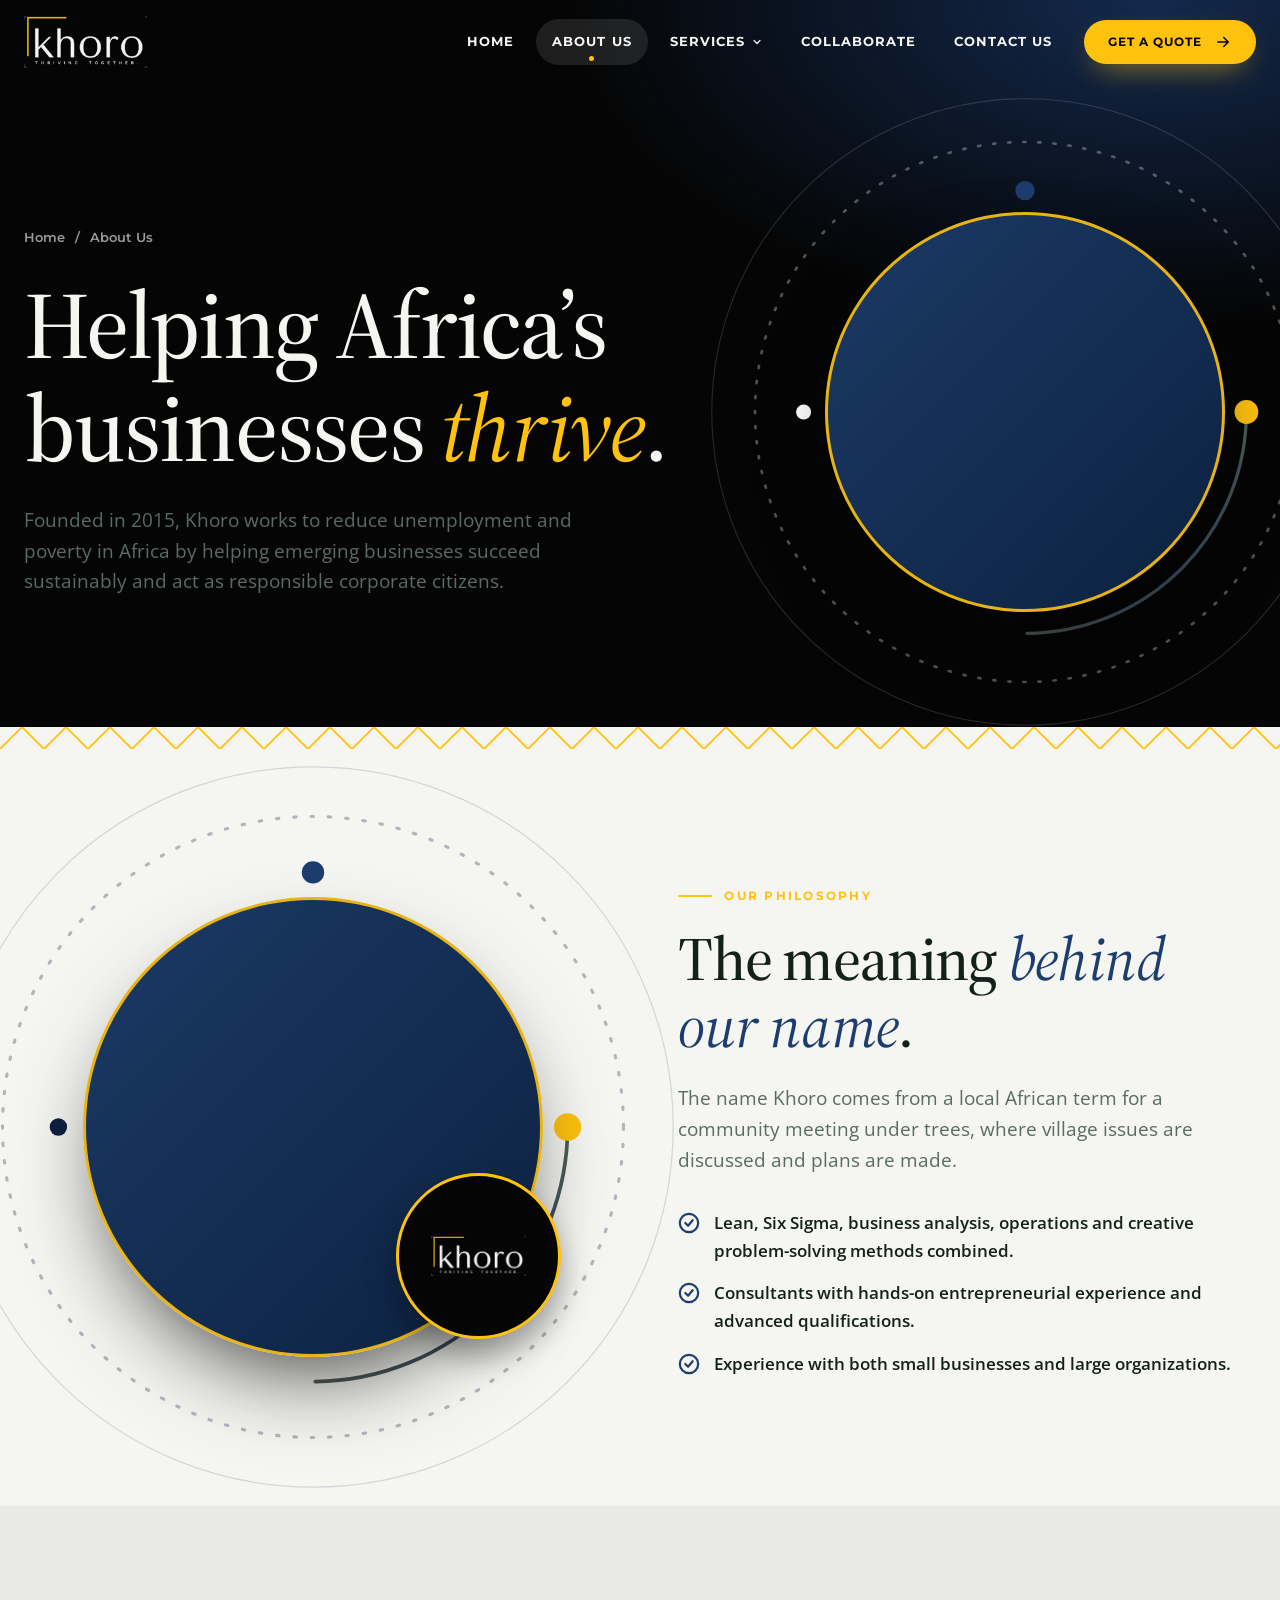
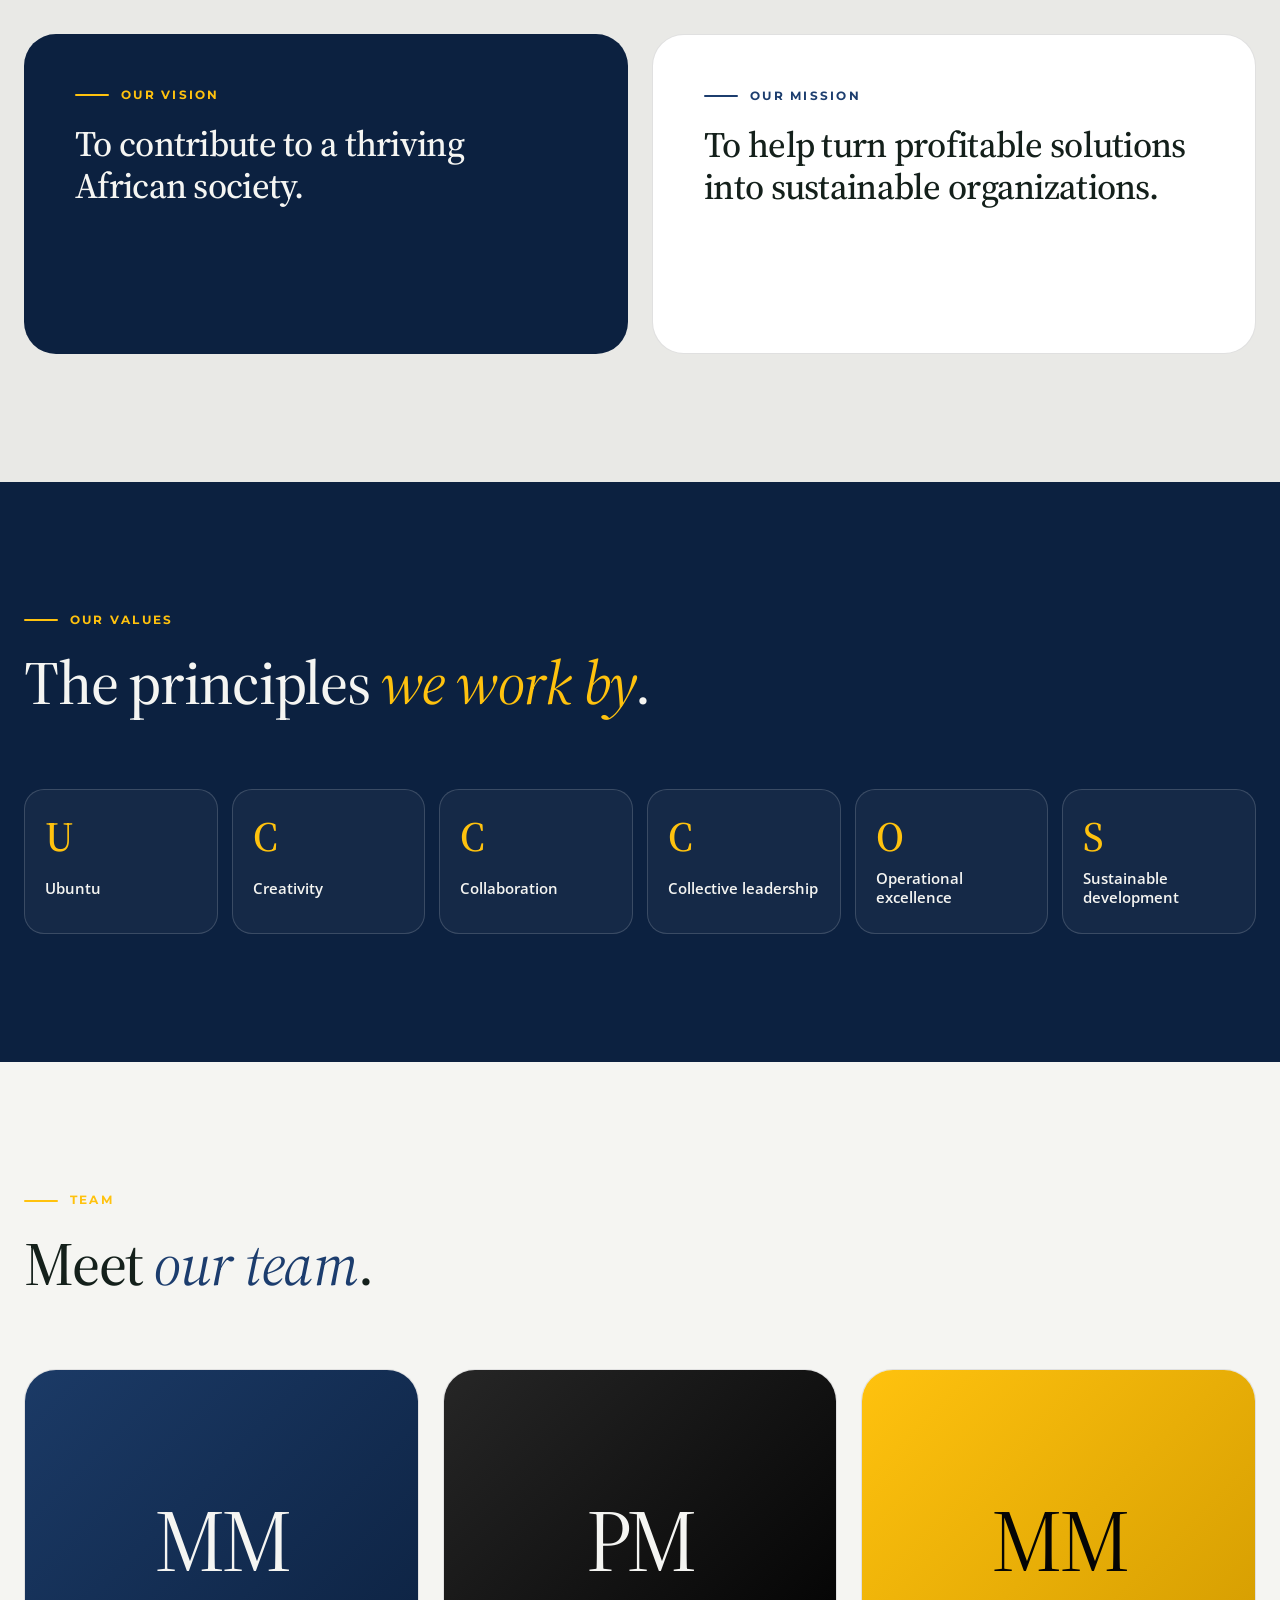
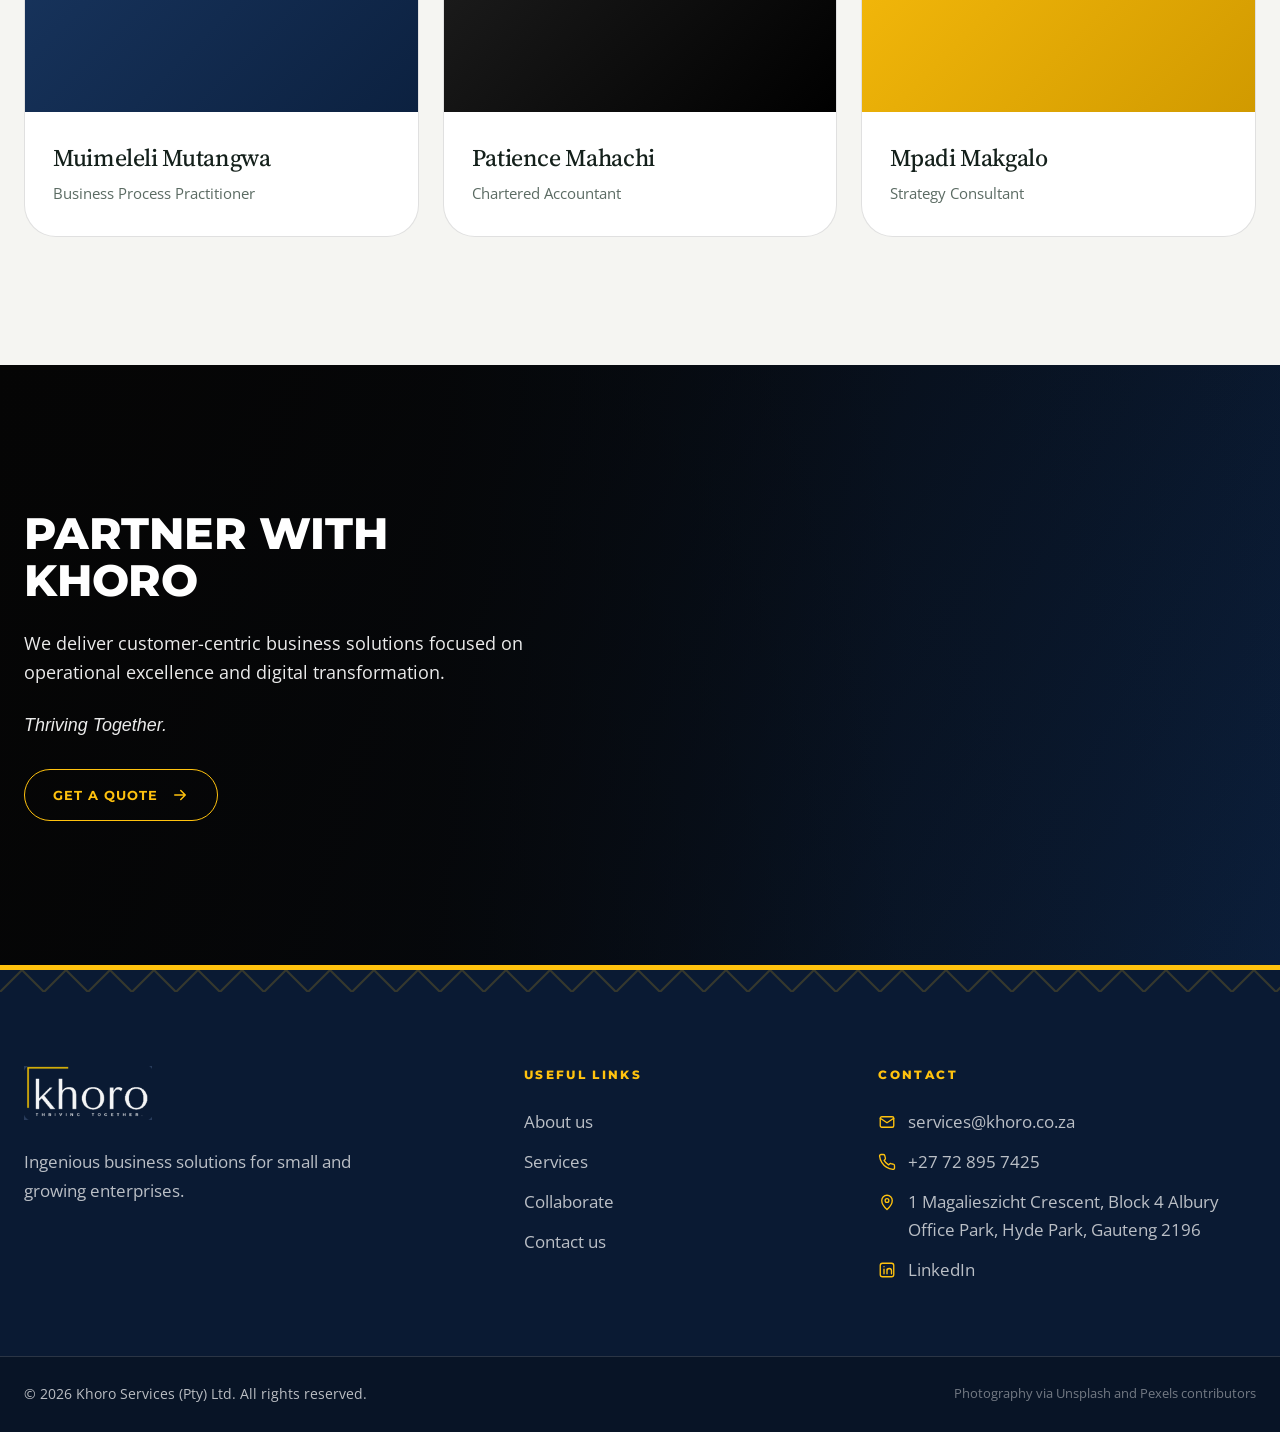
==== commit 8b85f6b1: "fixing broken images links and redesign various sections" ====
--- a/about.html
+++ b/about.html
@@ -56,7 +56,7 @@
   <g class="ring-spin"><circle cx="300" cy="300" r="82" stroke="#ffc20e" stroke-opacity=".6" stroke-dasharray="1 9" stroke-width="3" stroke-linecap="round"/></g>
   <circle cx="300" cy="300" r="46" fill="url(#core)"/>
   <circle cx="300" cy="300" r="64" stroke="#ffc20e" stroke-opacity=".35"/>
-</svg><div class="photo art-photo"><img src="https://images.unsplash.com/photo-1573164574511-73c773193279?auto=format&fit=crop&q=75&w=900&h=900" alt="Colleagues in a meeting discussing a project" width="900" height="900" decoding="async"></div></div>
+</svg><div class="photo art-photo"><img src="https://images.pexels.com/photos/1181304/pexels-photo-1181304.jpeg?auto=compress&cs=tinysrgb&w=900" alt="Colleagues in a meeting discussing a project" width="900" height="900" decoding="async"></div></div>
   </div>
 </section>
 <div class="chevrons"></div>
@@ -77,7 +77,7 @@
   <g class="ring-spin"><circle cx="300" cy="300" r="82" stroke="#ffc20e" stroke-opacity=".6" stroke-dasharray="1 9" stroke-width="3" stroke-linecap="round"/></g>
   <circle cx="300" cy="300" r="46" fill="url(#core)"/>
   <circle cx="300" cy="300" r="64" stroke="#ffc20e" stroke-opacity=".35"/>
-</svg><div class="photo art-photo"><img src="https://images.unsplash.com/photo-1573164574001-518958d9baa2?auto=format&fit=crop&q=75&w=900&h=900" alt="A consultant at work on a laptop" width="900" height="900" decoding="async" loading="lazy"></div><div class="about-badge"><img src="assets/logo.png" alt="Khoro" width="783" height="330"></div></div>
+</svg><div class="photo art-photo"><img src="https://images.pexels.com/photos/3727474/pexels-photo-3727474.jpeg?auto=compress&cs=tinysrgb&w=900" alt="A consultant at work on a laptop" width="900" height="900" decoding="async" loading="lazy"></div><div class="about-badge"><img src="assets/logo.png" alt="Khoro" width="783" height="330"></div></div>
     <div class="reveal" style="--d:.1s">
       <span class="eyebrow">Our Philosophy</span>
       <h2 class="display h-lg" style="margin:20px 0 24px">The meaning <em>behind our name</em>.</h2>
@@ -114,14 +114,14 @@
   </div>
 </section>
 <section class="cta has-photo">
-  <div class="cta-bg"><img src="https://images.unsplash.com/photo-1573164574397-dd250bc8a598?auto=format&fit=crop&q=75&w=1600" alt="Colleagues in a meeting around a table" width="1600" height="1120" decoding="async" loading="lazy"></div>
-  <svg class="rings rings" viewBox="0 0 600 600" fill="none" aria-hidden="true">
-  <g stroke="#ffffff" stroke-opacity=".35">
-    <circle cx="300" cy="300" r="290"/><circle cx="300" cy="300" r="220" stroke-dasharray="2 10" stroke-width="2"/><circle cx="300" cy="300" r="150"/><circle cx="300" cy="300" r="80" stroke-dasharray="1 8" stroke-width="2"/>
-  </g></svg>
-  <div class="container cta-inner">
-    <div class="reveal"><span class="eyebrow">Get in touch</span><h2 class="display h-lg">Partner with Khoro for lasting results.</h2></div>
-    <a class="btn btn-dark reveal" href="contact.html">Get a Quote <svg viewBox="0 0 24 24" fill="none" stroke="currentColor" stroke-width="2" stroke-linecap="round" stroke-linejoin="round" aria-hidden="true"><path d="M5 12h14M13 6l6 6-6 6"/></svg></a>
+  <div class="cta-bg"><img src="https://images.pexels.com/photos/1367274/pexels-photo-1367274.jpeg?auto=compress&cs=tinysrgb&w=1800" alt="Colleagues in a meeting around a table" width="1800" height="900" decoding="async" loading="lazy"></div>
+  <div class="container">
+    <div class="cta-copy reveal">
+      <h2 class="cta-title">Partner with Khoro</h2>
+      <p>We deliver customer-centric business solutions focused on operational excellence and digital transformation.</p>
+      <p class="cta-italic">Thriving Together.</p>
+      <a class="btn btn-outline" href="contact.html">Get a Quote <svg viewBox="0 0 24 24" fill="none" stroke="currentColor" stroke-width="2" stroke-linecap="round" stroke-linejoin="round" aria-hidden="true"><path d="M5 12h14M13 6l6 6-6 6"/></svg></a>
+    </div>
   </div>
 </section>
 </main>
@@ -146,7 +146,7 @@
         </ul>
       </div>
     </div>
-    <div class="footer-bottom"><span>&copy; <span id="year">2026</span> Khoro Services (Pty) Ltd. All rights reserved.</span><span class="credit">Photography via Unsplash contributors</span></div>
+    <div class="footer-bottom"><span>&copy; <span id="year">2026</span> Khoro Services (Pty) Ltd. All rights reserved.</span><span class="credit">Photography via Unsplash and Pexels contributors</span></div>
   </div>
 </footer>
 <script src="js/main.js" defer></script>
--- a/css/style.css
+++ b/css/style.css
@@ -391,7 +391,7 @@
 .collab:hover .c-img img{transform:scale(1.07)}
 .collab .c-body{padding:30px 34px 38px;display:grid;gap:20px;align-content:start}
 .contact-photo{aspect-ratio:16/10;border-radius:var(--r-lg);margin-top:28px}
-.cta.has-photo{background:var(--ink);color:var(--cream)}
+.cta.has-photo{background:var(--ink);color:#fff}
 .cta .cta-bg{position:absolute;inset:0;z-index:-2}
 .cta .cta-bg img{width:100%;height:100%;object-fit:cover}
 .cta .cta-bg::after{content:"";position:absolute;inset:0;background:linear-gradient(90deg,rgba(5,5,5,.94) 15%,rgba(12,33,64,.7))}
@@ -486,3 +486,94 @@
 .site-footer .logo img{height:54px}
 .nav-cta{font-size:.76rem}
 @media (max-width:960px){.nav-link{font-size:clamp(1.5rem,6.5vw,2.2rem);letter-spacing:.02em;text-transform:none;font-family:var(--font-display);font-weight:500}.logo img{height:40px}}
+
+/* ---------- Full-bleed photo band (career-style CTA) ---------- */
+.cta.has-photo{min-height:clamp(440px,52vw,600px);display:flex;align-items:center;padding:clamp(70px,8vw,110px) 0}
+.cta .cta-bg{z-index:-1}
+.cta .cta-bg::after{background:linear-gradient(90deg,rgba(5,5,5,.93) 0%,rgba(5,5,5,.8) 34%,rgba(5,5,5,.25) 70%,rgba(5,5,5,.1) 100%)}
+.cta .cta-bg img{object-position:75% center}
+.cta-copy{max-width:560px;display:grid;gap:24px;justify-items:start}
+.cta-title{font-family:var(--font-ui);font-weight:800;text-transform:uppercase;font-size:clamp(1.8rem,3.4vw,2.9rem);line-height:1.1;letter-spacing:-.005em;color:#fff}
+.cta-copy p{font-size:clamp(1.02rem,1.4vw,1.2rem);line-height:1.6;color:rgba(255,255,255,.92)}
+.cta-copy .cta-italic{font-style:italic;font-family:var(--font-body)}
+.btn-outline{border:1.5px solid var(--ochre);color:var(--ochre);padding:16px 28px;margin-top:6px}
+.btn-outline:hover{background:var(--ochre);color:var(--ink);transform:translateY(-2px)}
+.cta .rings{display:none}
+@media (max-width:760px){.cta .cta-bg::after{background:linear-gradient(180deg,rgba(5,5,5,.82),rgba(5,5,5,.7))}}
+
+/* ---------- Image mosaic (insight-style tiles) ---------- */
+.mosaic{display:grid;grid-template-columns:repeat(6,1fr);grid-auto-rows:clamp(300px,28vw,400px)}
+.tile{position:relative;overflow:hidden;color:#fff;background:var(--forest);isolation:isolate;cursor:default;outline-offset:-4px}
+.tile.t1{grid-column:span 4}.tile.t2{grid-column:span 2}.tile.t3,.tile.t4,.tile.t5{grid-column:span 2}
+.tile-img{position:absolute;inset:0;z-index:-2}
+.tile-img img{width:100%;height:100%;object-fit:cover;transition:transform 1.4s var(--ease)}
+.tile::before{content:"";position:absolute;inset:0;z-index:-1;background:linear-gradient(180deg,rgba(5,5,5,.2) 0%,rgba(5,5,5,.78) 100%);transition:background .5s}
+.tile::after{content:"";position:absolute;left:0;bottom:0;height:5px;width:0;background:var(--ochre);transition:width .6s var(--ease)}
+.tile:hover img,.tile:focus-within img,.tile:focus img{transform:scale(1.07)}
+.tile:hover::before,.tile:focus::before{background:linear-gradient(180deg,rgba(12,33,64,.55) 0%,rgba(5,5,5,.9) 100%)}
+.tile:hover::after,.tile:focus::after{width:100%}
+.tile-no{position:absolute;top:26px;left:34px;font-family:var(--font-ui);font-weight:700;font-size:.8rem;letter-spacing:.18em;color:var(--ochre)}
+.tile-body{position:absolute;left:0;right:0;bottom:0;padding:0 clamp(26px,3vw,44px) clamp(28px,3vw,42px);display:grid;gap:0}
+.tile h3{font-family:var(--font-ui);font-weight:700;text-transform:uppercase;font-size:clamp(1rem,1.5vw,1.3rem);letter-spacing:.06em;line-height:1.3;max-width:24ch}
+.tile ul{display:grid;gap:7px;font-size:.95rem;max-height:0;opacity:0;overflow:hidden;transition:max-height .6s var(--ease),opacity .5s,margin .5s;margin-top:0}
+.tile ul li{display:flex;gap:10px;align-items:flex-start}
+.tile ul li::before{content:"";flex:none;width:7px;height:7px;margin-top:.6em;border-radius:50%;background:var(--ochre)}
+.tile:hover ul,.tile:focus ul,.tile:focus-within ul,.mosaic.show-list .tile ul{max-height:220px;opacity:1;margin-top:16px}
+@media (max-width:1000px){
+  .mosaic{grid-template-columns:1fr 1fr;grid-auto-rows:320px}
+  .tile.t1,.tile.t2,.tile.t3,.tile.t4{grid-column:span 1}
+  .tile.t5{grid-column:span 2}
+  .tile ul{max-height:220px;opacity:1;margin-top:14px}
+}
+@media (max-width:640px){
+  .mosaic{grid-template-columns:1fr;grid-auto-rows:minmax(300px,auto)}
+  .tile.t5{grid-column:span 1}
+  .tile{min-height:300px}
+  .tile-body{position:relative;padding-top:130px}
+}
+
+/* ---------- Why choose us (editorial layout) ---------- */
+.why-section{padding-top:clamp(70px,9vw,120px)}
+.why-banner{border-radius:var(--r-lg);aspect-ratio:21/9;min-height:360px;display:flex;align-items:flex-end}
+.why-banner img{object-position:center 30%}
+.why-banner::after{background:linear-gradient(90deg,rgba(5,5,5,.88) 0%,rgba(5,5,5,.5) 45%,rgba(5,5,5,.05) 100%)}
+.why-banner-copy{position:relative;z-index:2;padding:clamp(28px,4vw,56px);display:grid;gap:18px;max-width:640px;color:#fff}
+.why-banner-copy .display em{color:var(--ochre)}
+.why-banner .photo-badge{left:auto;right:clamp(20px,3vw,40px);bottom:clamp(20px,3vw,40px);max-width:230px}
+.why-list{display:grid;grid-template-columns:repeat(3,1fr);margin-top:clamp(36px,5vw,64px);border-bottom:1px solid var(--line)}
+.why-item{padding:34px clamp(22px,3vw,40px) 40px;border-top:1px solid var(--line);position:relative;display:grid;gap:12px;align-content:start;transition:background .4s}
+.why-item:not(:nth-child(3n+1)){border-left:1px solid var(--line)}
+.why-item:nth-child(n+4){border-top:1px solid var(--line)}
+.why-item::before{content:"";position:absolute;left:0;top:-1px;height:4px;width:0;background:var(--ochre);transition:width .6s var(--ease)}
+.why-item:hover{background:#fff}
+.why-item:hover::before{width:100%}
+.why-top{display:flex;justify-content:space-between;align-items:center;margin-bottom:10px}
+.why-item .wn{font-family:var(--font-ui);font-weight:700;font-size:.8rem;letter-spacing:.18em;color:var(--clay)}
+.why-item .ico{width:50px;height:50px;border-radius:50%;background:var(--forest);color:var(--ochre);display:grid;place-items:center;transition:transform .5s var(--ease)}
+.why-item:hover .ico{transform:rotate(-12deg) scale(1.08)}
+.why-item .ico svg{width:24px;height:24px}
+.why-item h3{font-family:var(--font-display);font-size:1.6rem;font-weight:500;letter-spacing:-.015em}
+.why-item p{color:var(--muted)}
+@media (max-width:960px){
+  .why-banner{aspect-ratio:16/10}
+  .why-banner .photo-badge{display:none}
+  .why-list{grid-template-columns:1fr 1fr}
+  .why-item:not(:nth-child(3n+1)){border-left:0}
+  .why-item:nth-child(even){border-left:1px solid var(--line)}
+}
+@media (max-width:600px){
+  .why-banner{aspect-ratio:auto;min-height:360px}
+  .why-list{grid-template-columns:1fr}
+  .why-item:nth-child(even){border-left:0}
+}
+
+/* ---------- Image fallback ---------- */
+img.img-failed{opacity:0}
+.cta .cta-bg{background:linear-gradient(120deg,#050505,#0c2140)}
+.tile-img,.fp-img,.svc-img,.c-img{background:linear-gradient(135deg,#0c2140,#050505)}
+
+/* ---------- Footer: clear start/end between the call-to-action band and the footer ---------- */
+.site-footer{background:#0a1a33;border-top:5px solid var(--ochre);padding-top:clamp(64px,8vw,96px)}
+.site-footer::before{content:"";position:absolute;top:0;left:0;right:0;height:22px;background-image:url("data:image/svg+xml,%3Csvg xmlns='http://www.w3.org/2000/svg' width='44' height='22'%3E%3Cpath d='M0 22 22 0l22 22' fill='none' stroke='%23ffc20e' stroke-opacity='.18' stroke-width='2'/%3E%3C/svg%3E");background-repeat:repeat-x}
+.site-footer .footer-bottom{border-top:1px solid rgba(255,255,255,.14);background:rgba(5,5,5,.28);margin-inline:calc(50% - 50vw);padding-inline:calc(50vw - 50%)}
+.cta.has-photo{border-bottom:0}
